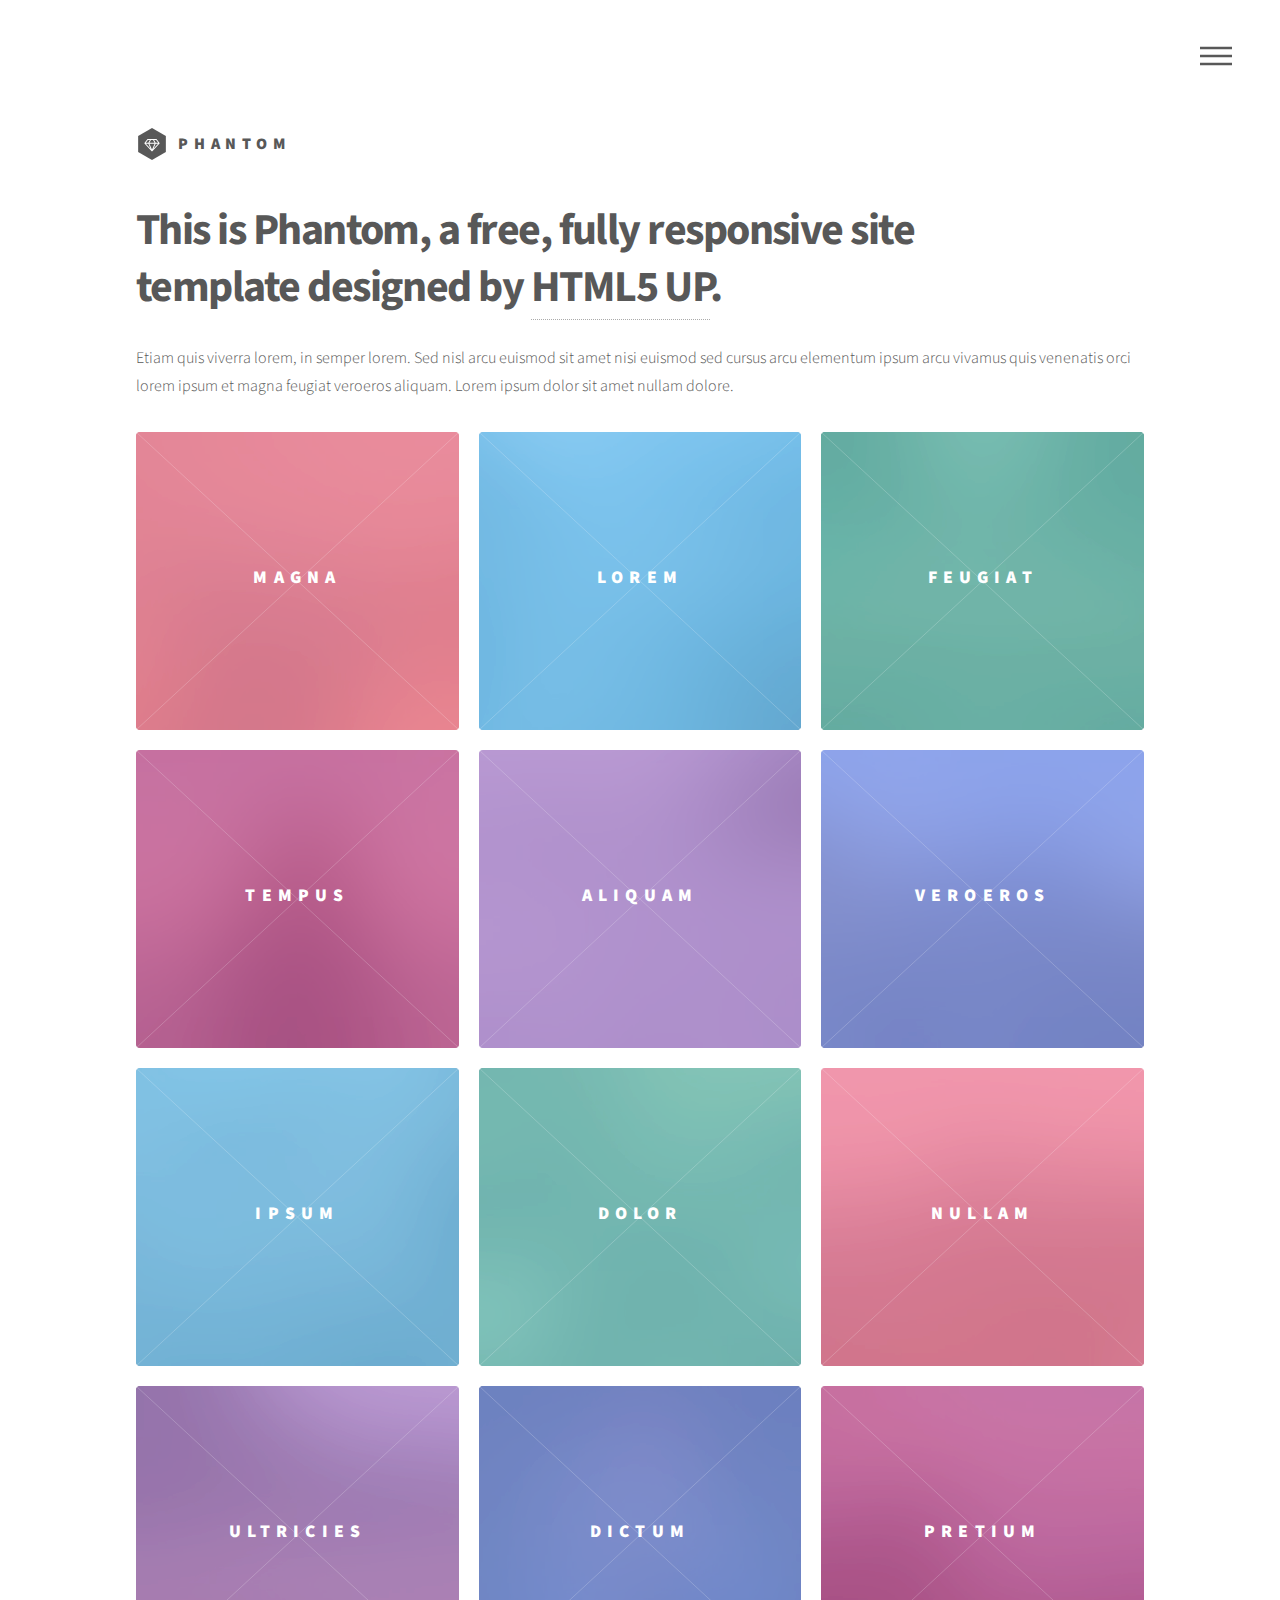
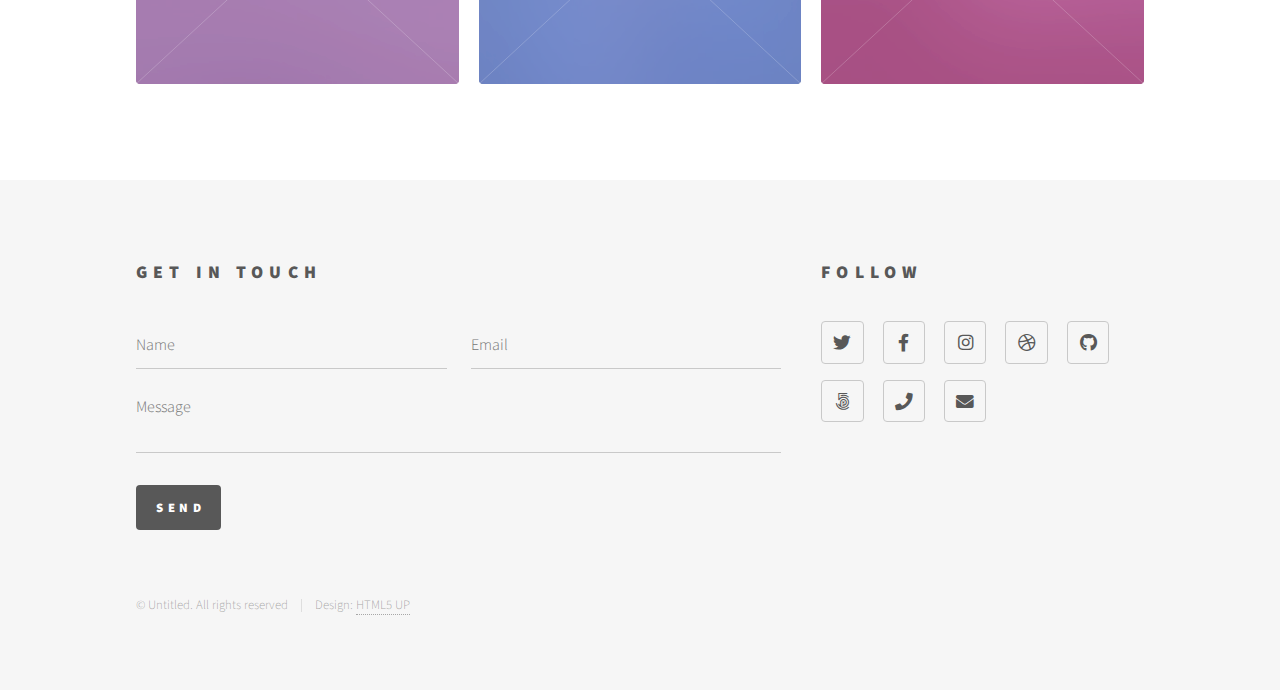
==== index.html @ e95872fa "Initial Commit" ====
<!DOCTYPE HTML>
<!--
	Phantom by HTML5 UP
	html5up.net | @ajlkn
	Free for personal and commercial use under the CCA 3.0 license (html5up.net/license)
-->
<html>
	<head>
		<title>Phantom by HTML5 UP</title>
		<meta charset="utf-8" />
		<meta name="viewport" content="width=device-width, initial-scale=1, user-scalable=no" />
		<link rel="stylesheet" href="assets/css/main.css" />
		<noscript><link rel="stylesheet" href="assets/css/noscript.css" /></noscript>
	</head>
	<body class="is-preload">
		<!-- Wrapper -->
			<div id="wrapper">

				<!-- Header -->
					<header id="header">
						<div class="inner">

							<!-- Logo -->
								<a href="index.html" class="logo">
									<span class="symbol"><img src="images/logo.svg" alt="" /></span><span class="title">Phantom</span>
								</a>

							<!-- Nav -->
								<nav>
									<ul>
										<li><a href="#menu">Menu</a></li>
									</ul>
								</nav>

						</div>
					</header>

				<!-- Menu -->
					<nav id="menu">
						<h2>Menu</h2>
						<ul>
							<li><a href="index.html">Home</a></li>
							<li><a href="generic.html">Ipsum veroeros</a></li>
							<li><a href="generic.html">Tempus etiam</a></li>
							<li><a href="generic.html">Consequat dolor</a></li>
							<li><a href="elements.html">Elements</a></li>
						</ul>
					</nav>

				<!-- Main -->
					<div id="main">
						<div class="inner">
							<header>
								<h1>This is Phantom, a free, fully responsive site<br />
								template designed by <a href="http://html5up.net">HTML5 UP</a>.</h1>
								<p>Etiam quis viverra lorem, in semper lorem. Sed nisl arcu euismod sit amet nisi euismod sed cursus arcu elementum ipsum arcu vivamus quis venenatis orci lorem ipsum et magna feugiat veroeros aliquam. Lorem ipsum dolor sit amet nullam dolore.</p>
							</header>
							<section class="tiles">
								<article class="style1">
									<span class="image">
										<img src="images/pic01.jpg" alt="" />
									</span>
									<a href="generic.html">
										<h2>Magna</h2>
										<div class="content">
											<p>Sed nisl arcu euismod sit amet nisi lorem etiam dolor veroeros et feugiat.</p>
										</div>
									</a>
								</article>
								<article class="style2">
									<span class="image">
										<img src="images/pic02.jpg" alt="" />
									</span>
									<a href="generic.html">
										<h2>Lorem</h2>
										<div class="content">
											<p>Sed nisl arcu euismod sit amet nisi lorem etiam dolor veroeros et feugiat.</p>
										</div>
									</a>
								</article>
								<article class="style3">
									<span class="image">
										<img src="images/pic03.jpg" alt="" />
									</span>
									<a href="generic.html">
										<h2>Feugiat</h2>
										<div class="content">
											<p>Sed nisl arcu euismod sit amet nisi lorem etiam dolor veroeros et feugiat.</p>
										</div>
									</a>
								</article>
								<article class="style4">
									<span class="image">
										<img src="images/pic04.jpg" alt="" />
									</span>
									<a href="generic.html">
										<h2>Tempus</h2>
										<div class="content">
											<p>Sed nisl arcu euismod sit amet nisi lorem etiam dolor veroeros et feugiat.</p>
										</div>
									</a>
								</article>
								<article class="style5">
									<span class="image">
										<img src="images/pic05.jpg" alt="" />
									</span>
									<a href="generic.html">
										<h2>Aliquam</h2>
										<div class="content">
											<p>Sed nisl arcu euismod sit amet nisi lorem etiam dolor veroeros et feugiat.</p>
										</div>
									</a>
								</article>
								<article class="style6">
									<span class="image">
										<img src="images/pic06.jpg" alt="" />
									</span>
									<a href="generic.html">
										<h2>Veroeros</h2>
										<div class="content">
											<p>Sed nisl arcu euismod sit amet nisi lorem etiam dolor veroeros et feugiat.</p>
										</div>
									</a>
								</article>
								<article class="style2">
									<span class="image">
										<img src="images/pic07.jpg" alt="" />
									</span>
									<a href="generic.html">
										<h2>Ipsum</h2>
										<div class="content">
											<p>Sed nisl arcu euismod sit amet nisi lorem etiam dolor veroeros et feugiat.</p>
										</div>
									</a>
								</article>
								<article class="style3">
									<span class="image">
										<img src="images/pic08.jpg" alt="" />
									</span>
									<a href="generic.html">
										<h2>Dolor</h2>
										<div class="content">
											<p>Sed nisl arcu euismod sit amet nisi lorem etiam dolor veroeros et feugiat.</p>
										</div>
									</a>
								</article>
								<article class="style1">
									<span class="image">
										<img src="images/pic09.jpg" alt="" />
									</span>
									<a href="generic.html">
										<h2>Nullam</h2>
										<div class="content">
											<p>Sed nisl arcu euismod sit amet nisi lorem etiam dolor veroeros et feugiat.</p>
										</div>
									</a>
								</article>
								<article class="style5">
									<span class="image">
										<img src="images/pic10.jpg" alt="" />
									</span>
									<a href="generic.html">
										<h2>Ultricies</h2>
										<div class="content">
											<p>Sed nisl arcu euismod sit amet nisi lorem etiam dolor veroeros et feugiat.</p>
										</div>
									</a>
								</article>
								<article class="style6">
									<span class="image">
										<img src="images/pic11.jpg" alt="" />
									</span>
									<a href="generic.html">
										<h2>Dictum</h2>
										<div class="content">
											<p>Sed nisl arcu euismod sit amet nisi lorem etiam dolor veroeros et feugiat.</p>
										</div>
									</a>
								</article>
								<article class="style4">
									<span class="image">
										<img src="images/pic12.jpg" alt="" />
									</span>
									<a href="generic.html">
										<h2>Pretium</h2>
										<div class="content">
											<p>Sed nisl arcu euismod sit amet nisi lorem etiam dolor veroeros et feugiat.</p>
										</div>
									</a>
								</article>
							</section>
						</div>
					</div>

				<!-- Footer -->
					<footer id="footer">
						<div class="inner">
							<section>
								<h2>Get in touch</h2>
								<form method="post" action="#">
									<div class="fields">
										<div class="field half">
											<input type="text" name="name" id="name" placeholder="Name" />
										</div>
										<div class="field half">
											<input type="email" name="email" id="email" placeholder="Email" />
										</div>
										<div class="field">
											<textarea name="message" id="message" placeholder="Message"></textarea>
										</div>
									</div>
									<ul class="actions">
										<li><input type="submit" value="Send" class="primary" /></li>
									</ul>
								</form>
							</section>
							<section>
								<h2>Follow</h2>
								<ul class="icons">
									<li><a href="#" class="icon brands style2 fa-twitter"><span class="label">Twitter</span></a></li>
									<li><a href="#" class="icon brands style2 fa-facebook-f"><span class="label">Facebook</span></a></li>
									<li><a href="#" class="icon brands style2 fa-instagram"><span class="label">Instagram</span></a></li>
									<li><a href="#" class="icon brands style2 fa-dribbble"><span class="label">Dribbble</span></a></li>
									<li><a href="#" class="icon brands style2 fa-github"><span class="label">GitHub</span></a></li>
									<li><a href="#" class="icon brands style2 fa-500px"><span class="label">500px</span></a></li>
									<li><a href="#" class="icon solid style2 fa-phone"><span class="label">Phone</span></a></li>
									<li><a href="#" class="icon solid style2 fa-envelope"><span class="label">Email</span></a></li>
								</ul>
							</section>
							<ul class="copyright">
								<li>&copy; Untitled. All rights reserved</li><li>Design: <a href="http://html5up.net">HTML5 UP</a></li>
							</ul>
						</div>
					</footer>

			</div>

		<!-- Scripts -->
			<script src="assets/js/jquery.min.js"></script>
			<script src="assets/js/browser.min.js"></script>
			<script src="assets/js/breakpoints.min.js"></script>
			<script src="assets/js/util.js"></script>
			<script src="assets/js/main.js"></script>

	</body>
</html>
---- assets/css/main.css ----
@import url(fontawesome-all.min.css);
@import url("https://fonts.googleapis.com/css?family=Source+Sans+Pro:300,700,900");

/*
	Phantom by HTML5 UP
	html5up.net | @ajlkn
	Free for personal and commercial use under the CCA 3.0 license (html5up.net/license)
*/

html, body, div, span, applet, object,
iframe, h1, h2, h3, h4, h5, h6, p, blockquote,
pre, a, abbr, acronym, address, big, cite,
code, del, dfn, em, img, ins, kbd, q, s, samp,
small, strike, strong, sub, sup, tt, var, b,
u, i, center, dl, dt, dd, ol, ul, li, fieldset,
form, label, legend, table, caption, tbody,
tfoot, thead, tr, th, td, article, aside,
canvas, details, embed, figure, figcaption,
footer, header, hgroup, menu, nav, output, ruby,
section, summary, time, mark, audio, video {
	margin: 0;
	padding: 0;
	border: 0;
	font-size: 100%;
	font: inherit;
	vertical-align: baseline;}

article, aside, details, figcaption, figure,
footer, header, hgroup, menu, nav, section {
	display: block;}

body {
	line-height: 1;
}

ol, ul {
	list-style: none;
}

blockquote, q {
	quotes: none;
}

	blockquote:before, blockquote:after, q:before, q:after {
		content: '';
		content: none;
	}

table {
	border-collapse: collapse;
	border-spacing: 0;
}

body {
	-webkit-text-size-adjust: none;
}

mark {
	background-color: transparent;
	color: inherit;
}

input::-moz-focus-inner {
	border: 0;
	padding: 0;
}

input, select, textarea {
	-moz-appearance: none;
	-webkit-appearance: none;
	-ms-appearance: none;
	appearance: none;
}

/* Basic */

	@-ms-viewport {
		width: device-width;
	}

	body {
		-ms-overflow-style: scrollbar;
	}

	@media screen and (max-width: 480px) {

		html, body {
			min-width: 320px;
		}

	}

	html {
		box-sizing: border-box;
	}

	*, *:before, *:after {
		box-sizing: inherit;
	}

	body {
		background: #ffffff;
	}

		body.is-preload *, body.is-preload *:before, body.is-preload *:after {
			-moz-animation: none !important;
			-webkit-animation: none !important;
			-ms-animation: none !important;
			animation: none !important;
			-moz-transition: none !important;
			-webkit-transition: none !important;
			-ms-transition: none !important;
			transition: none !important;
		}

/* Type */

	body, input, select, textarea {
		color: #585858;
		font-family: "Source Sans Pro", Helvetica, sans-serif;
		font-size: 16pt;
		font-weight: 300;
		line-height: 1.75;
	}

		@media screen and (max-width: 1680px) {

			body, input, select, textarea {
				font-size: 14pt;
			}

		}

		@media screen and (max-width: 1280px) {

			body, input, select, textarea {
				font-size: 12pt;
			}

		}

	a {
		-moz-transition: border-bottom-color 0.2s ease, color 0.2s ease;
		-webkit-transition: border-bottom-color 0.2s ease, color 0.2s ease;
		-ms-transition: border-bottom-color 0.2s ease, color 0.2s ease;
		transition: border-bottom-color 0.2s ease, color 0.2s ease;
		text-decoration: none;
		color: #585858;
		border-bottom: dotted 1px rgba(88, 88, 88, 0.5);
	}

		a:hover {
			border-bottom-color: transparent;
			color: #f2849e !important;
		}

	strong, b {
		font-weight: 900;
	}

	em, i {
		font-style: italic;
	}

	p {
		margin: 0 0 2em 0;
	}

	h1 {
		font-size: 2.75em;
		font-weight: 700;
		line-height: 1.3;
		margin: 0 0 1em 0;
		letter-spacing: -0.035em;
	}

		h1 a {
			color: inherit;
		}

		@media screen and (max-width: 736px) {

			h1 {
				font-size: 2em;
				margin: 0 0 1em 0;
			}

		}

		@media screen and (max-width: 360px) {

			h1 {
				font-size: 1.75em;
			}

		}

	h2, h3, h4, h5, h6 {
		font-weight: 900;
		line-height: 1.5;
		margin: 0 0 2em 0;
		text-transform: uppercase;
		letter-spacing: 0.35em;
	}

		h2 a, h3 a, h4 a, h5 a, h6 a {
			color: inherit;
		}

	h2 {
		font-size: 1.1em;
	}

	h3 {
		font-size: 1em;
	}

	h4 {
		font-size: 0.8em;
	}

	h5 {
		font-size: 0.8em;
	}

	h6 {
		font-size: 0.8em;
	}

	@media screen and (max-width: 980px) {

		h1 br, h2 br, h3 br, h4 br, h5 br, h6 br {
			display: none;
		}

	}

	@media screen and (max-width: 736px) {

		h2 {
			font-size: 1em;
		}

		h3 {
			font-size: 0.8em;
		}

	}

	sub {
		font-size: 0.8em;
		position: relative;
		top: 0.5em;
	}

	sup {
		font-size: 0.8em;
		position: relative;
		top: -0.5em;
	}

	blockquote {
		border-left: solid 4px #c9c9c9;
		font-style: italic;
		margin: 0 0 2em 0;
		padding: 0.5em 0 0.5em 2em;
	}

	code {
		background: rgba(144, 144, 144, 0.075);
		border-radius: 4px;
		border: solid 1px #c9c9c9;
		font-family: "Courier New", monospace;
		font-size: 0.9em;
		margin: 0 0.25em;
		padding: 0.25em 0.65em;
	}

	pre {
		-webkit-overflow-scrolling: touch;
		font-family: "Courier New", monospace;
		font-size: 0.9em;
		margin: 0 0 2em 0;
	}

		pre code {
			display: block;
			line-height: 1.75;
			padding: 1em 1.5em;
			overflow-x: auto;
		}

	hr {
		border: 0;
		border-bottom: solid 1px #c9c9c9;
		margin: 2em 0;
	}

		hr.major {
			margin: 3em 0;
		}

	.align-left {
		text-align: left;
	}

	.align-center {
		text-align: center;
	}

	.align-right {
		text-align: right;
	}

/* Row */

	.row {
		display: flex;
		flex-wrap: wrap;
		box-sizing: border-box;
		align-items: stretch;
	}

		.row > * {
			box-sizing: border-box;
		}

		.row.gtr-uniform > * > :last-child {
			margin-bottom: 0;
		}

		.row.aln-left {
			justify-content: flex-start;
		}

		.row.aln-center {
			justify-content: center;
		}

		.row.aln-right {
			justify-content: flex-end;
		}

		.row.aln-top {
			align-items: flex-start;
		}

		.row.aln-middle {
			align-items: center;
		}

		.row.aln-bottom {
			align-items: flex-end;
		}

		.row > .imp {
			order: -1;
		}

		.row > .col-1 {
			width: 8.33333%;
		}

		.row > .off-1 {
			margin-left: 8.33333%;
		}

		.row > .col-2 {
			width: 16.66667%;
		}

		.row > .off-2 {
			margin-left: 16.66667%;
		}

		.row > .col-3 {
			width: 25%;
		}

		.row > .off-3 {
			margin-left: 25%;
		}

		.row > .col-4 {
			width: 33.33333%;
		}

		.row > .off-4 {
			margin-left: 33.33333%;
		}

		.row > .col-5 {
			width: 41.66667%;
		}

		.row > .off-5 {
			margin-left: 41.66667%;
		}

		.row > .col-6 {
			width: 50%;
		}

		.row > .off-6 {
			margin-left: 50%;
		}

		.row > .col-7 {
			width: 58.33333%;
		}

		.row > .off-7 {
			margin-left: 58.33333%;
		}

		.row > .col-8 {
			width: 66.66667%;
		}

		.row > .off-8 {
			margin-left: 66.66667%;
		}

		.row > .col-9 {
			width: 75%;
		}

		.row > .off-9 {
			margin-left: 75%;
		}

		.row > .col-10 {
			width: 83.33333%;
		}

		.row > .off-10 {
			margin-left: 83.33333%;
		}

		.row > .col-11 {
			width: 91.66667%;
		}

		.row > .off-11 {
			margin-left: 91.66667%;
		}

		.row > .col-12 {
			width: 100%;
		}

		.row > .off-12 {
			margin-left: 100%;
		}

		.row.gtr-0 {
			margin-top: 0;
			margin-left: 0em;
		}

			.row.gtr-0 > * {
				padding: 0 0 0 0em;
			}

			.row.gtr-0.gtr-uniform {
				margin-top: 0em;
			}

				.row.gtr-0.gtr-uniform > * {
					padding-top: 0em;
				}

		.row.gtr-25 {
			margin-top: 0;
			margin-left: -0.5em;
		}

			.row.gtr-25 > * {
				padding: 0 0 0 0.5em;
			}

			.row.gtr-25.gtr-uniform {
				margin-top: -0.5em;
			}

				.row.gtr-25.gtr-uniform > * {
					padding-top: 0.5em;
				}

		.row.gtr-50 {
			margin-top: 0;
			margin-left: -1em;
		}

			.row.gtr-50 > * {
				padding: 0 0 0 1em;
			}

			.row.gtr-50.gtr-uniform {
				margin-top: -1em;
			}

				.row.gtr-50.gtr-uniform > * {
					padding-top: 1em;
				}

		.row {
			margin-top: 0;
			margin-left: -2em;
		}

			.row > * {
				padding: 0 0 0 2em;
			}

			.row.gtr-uniform {
				margin-top: -2em;
			}

				.row.gtr-uniform > * {
					padding-top: 2em;
				}

		.row.gtr-150 {
			margin-top: 0;
			margin-left: -3em;
		}

			.row.gtr-150 > * {
				padding: 0 0 0 3em;
			}

			.row.gtr-150.gtr-uniform {
				margin-top: -3em;
			}

				.row.gtr-150.gtr-uniform > * {
					padding-top: 3em;
				}

		.row.gtr-200 {
			margin-top: 0;
			margin-left: -4em;
		}

			.row.gtr-200 > * {
				padding: 0 0 0 4em;
			}

			.row.gtr-200.gtr-uniform {
				margin-top: -4em;
			}

				.row.gtr-200.gtr-uniform > * {
					padding-top: 4em;
				}

		@media screen and (max-width: 1680px) {

			.row {
				display: flex;
				flex-wrap: wrap;
				box-sizing: border-box;
				align-items: stretch;
			}

				.row > * {
					box-sizing: border-box;
				}

				.row.gtr-uniform > * > :last-child {
					margin-bottom: 0;
				}

				.row.aln-left {
					justify-content: flex-start;
				}

				.row.aln-center {
					justify-content: center;
				}

				.row.aln-right {
					justify-content: flex-end;
				}

				.row.aln-top {
					align-items: flex-start;
				}

				.row.aln-middle {
					align-items: center;
				}

				.row.aln-bottom {
					align-items: flex-end;
				}

				.row > .imp-xlarge {
					order: -1;
				}

				.row > .col-1-xlarge {
					width: 8.33333%;
				}

				.row > .off-1-xlarge {
					margin-left: 8.33333%;
				}

				.row > .col-2-xlarge {
					width: 16.66667%;
				}

				.row > .off-2-xlarge {
					margin-left: 16.66667%;
				}

				.row > .col-3-xlarge {
					width: 25%;
				}

				.row > .off-3-xlarge {
					margin-left: 25%;
				}

				.row > .col-4-xlarge {
					width: 33.33333%;
				}

				.row > .off-4-xlarge {
					margin-left: 33.33333%;
				}

				.row > .col-5-xlarge {
					width: 41.66667%;
				}

				.row > .off-5-xlarge {
					margin-left: 41.66667%;
				}

				.row > .col-6-xlarge {
					width: 50%;
				}

				.row > .off-6-xlarge {
					margin-left: 50%;
				}

				.row > .col-7-xlarge {
					width: 58.33333%;
				}

				.row > .off-7-xlarge {
					margin-left: 58.33333%;
				}

				.row > .col-8-xlarge {
					width: 66.66667%;
				}

				.row > .off-8-xlarge {
					margin-left: 66.66667%;
				}

				.row > .col-9-xlarge {
					width: 75%;
				}

				.row > .off-9-xlarge {
					margin-left: 75%;
				}

				.row > .col-10-xlarge {
					width: 83.33333%;
				}

				.row > .off-10-xlarge {
					margin-left: 83.33333%;
				}

				.row > .col-11-xlarge {
					width: 91.66667%;
				}

				.row > .off-11-xlarge {
					margin-left: 91.66667%;
				}

				.row > .col-12-xlarge {
					width: 100%;
				}

				.row > .off-12-xlarge {
					margin-left: 100%;
				}

				.row.gtr-0 {
					margin-top: 0;
					margin-left: 0em;
				}

					.row.gtr-0 > * {
						padding: 0 0 0 0em;
					}

					.row.gtr-0.gtr-uniform {
						margin-top: 0em;
					}

						.row.gtr-0.gtr-uniform > * {
							padding-top: 0em;
						}

				.row.gtr-25 {
					margin-top: 0;
					margin-left: -0.5em;
				}

					.row.gtr-25 > * {
						padding: 0 0 0 0.5em;
					}

					.row.gtr-25.gtr-uniform {
						margin-top: -0.5em;
					}

						.row.gtr-25.gtr-uniform > * {
							padding-top: 0.5em;
						}

				.row.gtr-50 {
					margin-top: 0;
					margin-left: -1em;
				}

					.row.gtr-50 > * {
						padding: 0 0 0 1em;
					}

					.row.gtr-50.gtr-uniform {
						margin-top: -1em;
					}

						.row.gtr-50.gtr-uniform > * {
							padding-top: 1em;
						}

				.row {
					margin-top: 0;
					margin-left: -2em;
				}

					.row > * {
						padding: 0 0 0 2em;
					}

					.row.gtr-uniform {
						margin-top: -2em;
					}

						.row.gtr-uniform > * {
							padding-top: 2em;
						}

				.row.gtr-150 {
					margin-top: 0;
					margin-left: -3em;
				}

					.row.gtr-150 > * {
						padding: 0 0 0 3em;
					}

					.row.gtr-150.gtr-uniform {
						margin-top: -3em;
					}

						.row.gtr-150.gtr-uniform > * {
							padding-top: 3em;
						}

				.row.gtr-200 {
					margin-top: 0;
					margin-left: -4em;
				}

					.row.gtr-200 > * {
						padding: 0 0 0 4em;
					}

					.row.gtr-200.gtr-uniform {
						margin-top: -4em;
					}

						.row.gtr-200.gtr-uniform > * {
							padding-top: 4em;
						}

		}

		@media screen and (max-width: 1280px) {

			.row {
				display: flex;
				flex-wrap: wrap;
				box-sizing: border-box;
				align-items: stretch;
			}

				.row > * {
					box-sizing: border-box;
				}

				.row.gtr-uniform > * > :last-child {
					margin-bottom: 0;
				}

				.row.aln-left {
					justify-content: flex-start;
				}

				.row.aln-center {
					justify-content: center;
				}

				.row.aln-right {
					justify-content: flex-end;
				}

				.row.aln-top {
					align-items: flex-start;
				}

				.row.aln-middle {
					align-items: center;
				}

				.row.aln-bottom {
					align-items: flex-end;
				}

				.row > .imp-large {
					order: -1;
				}

				.row > .col-1-large {
					width: 8.33333%;
				}

				.row > .off-1-large {
					margin-left: 8.33333%;
				}

				.row > .col-2-large {
					width: 16.66667%;
				}

				.row > .off-2-large {
					margin-left: 16.66667%;
				}

				.row > .col-3-large {
					width: 25%;
				}

				.row > .off-3-large {
					margin-left: 25%;
				}

				.row > .col-4-large {
					width: 33.33333%;
				}

				.row > .off-4-large {
					margin-left: 33.33333%;
				}

				.row > .col-5-large {
					width: 41.66667%;
				}

				.row > .off-5-large {
					margin-left: 41.66667%;
				}

				.row > .col-6-large {
					width: 50%;
				}

				.row > .off-6-large {
					margin-left: 50%;
				}

				.row > .col-7-large {
					width: 58.33333%;
				}

				.row > .off-7-large {
					margin-left: 58.33333%;
				}

				.row > .col-8-large {
					width: 66.66667%;
				}

				.row > .off-8-large {
					margin-left: 66.66667%;
				}

				.row > .col-9-large {
					width: 75%;
				}

				.row > .off-9-large {
					margin-left: 75%;
				}

				.row > .col-10-large {
					width: 83.33333%;
				}

				.row > .off-10-large {
					margin-left: 83.33333%;
				}

				.row > .col-11-large {
					width: 91.66667%;
				}

				.row > .off-11-large {
					margin-left: 91.66667%;
				}

				.row > .col-12-large {
					width: 100%;
				}

				.row > .off-12-large {
					margin-left: 100%;
				}

				.row.gtr-0 {
					margin-top: 0;
					margin-left: 0em;
				}

					.row.gtr-0 > * {
						padding: 0 0 0 0em;
					}

					.row.gtr-0.gtr-uniform {
						margin-top: 0em;
					}

						.row.gtr-0.gtr-uniform > * {
							padding-top: 0em;
						}

				.row.gtr-25 {
					margin-top: 0;
					margin-left: -0.5em;
				}

					.row.gtr-25 > * {
						padding: 0 0 0 0.5em;
					}

					.row.gtr-25.gtr-uniform {
						margin-top: -0.5em;
					}

						.row.gtr-25.gtr-uniform > * {
							padding-top: 0.5em;
						}

				.row.gtr-50 {
					margin-top: 0;
					margin-left: -1em;
				}

					.row.gtr-50 > * {
						padding: 0 0 0 1em;
					}

					.row.gtr-50.gtr-uniform {
						margin-top: -1em;
					}

						.row.gtr-50.gtr-uniform > * {
							padding-top: 1em;
						}

				.row {
					margin-top: 0;
					margin-left: -2em;
				}

					.row > * {
						padding: 0 0 0 2em;
					}

					.row.gtr-uniform {
						margin-top: -2em;
					}

						.row.gtr-uniform > * {
							padding-top: 2em;
						}

				.row.gtr-150 {
					margin-top: 0;
					margin-left: -3em;
				}

					.row.gtr-150 > * {
						padding: 0 0 0 3em;
					}

					.row.gtr-150.gtr-uniform {
						margin-top: -3em;
					}

						.row.gtr-150.gtr-uniform > * {
							padding-top: 3em;
						}

				.row.gtr-200 {
					margin-top: 0;
					margin-left: -4em;
				}

					.row.gtr-200 > * {
						padding: 0 0 0 4em;
					}

					.row.gtr-200.gtr-uniform {
						margin-top: -4em;
					}

						.row.gtr-200.gtr-uniform > * {
							padding-top: 4em;
						}

		}

		@media screen and (max-width: 980px) {

			.row {
				display: flex;
				flex-wrap: wrap;
				box-sizing: border-box;
				align-items: stretch;
			}

				.row > * {
					box-sizing: border-box;
				}

				.row.gtr-uniform > * > :last-child {
					margin-bottom: 0;
				}

				.row.aln-left {
					justify-content: flex-start;
				}

				.row.aln-center {
					justify-content: center;
				}

				.row.aln-right {
					justify-content: flex-end;
				}

				.row.aln-top {
					align-items: flex-start;
				}

				.row.aln-middle {
					align-items: center;
				}

				.row.aln-bottom {
					align-items: flex-end;
				}

				.row > .imp-medium {
					order: -1;
				}

				.row > .col-1-medium {
					width: 8.33333%;
				}

				.row > .off-1-medium {
					margin-left: 8.33333%;
				}

				.row > .col-2-medium {
					width: 16.66667%;
				}

				.row > .off-2-medium {
					margin-left: 16.66667%;
				}

				.row > .col-3-medium {
					width: 25%;
				}

				.row > .off-3-medium {
					margin-left: 25%;
				}

				.row > .col-4-medium {
					width: 33.33333%;
				}

				.row > .off-4-medium {
					margin-left: 33.33333%;
				}

				.row > .col-5-medium {
					width: 41.66667%;
				}

				.row > .off-5-medium {
					margin-left: 41.66667%;
				}

				.row > .col-6-medium {
					width: 50%;
				}

				.row > .off-6-medium {
					margin-left: 50%;
				}

				.row > .col-7-medium {
					width: 58.33333%;
				}

				.row > .off-7-medium {
					margin-left: 58.33333%;
				}

				.row > .col-8-medium {
					width: 66.66667%;
				}

				.row > .off-8-medium {
					margin-left: 66.66667%;
				}

				.row > .col-9-medium {
					width: 75%;
				}

				.row > .off-9-medium {
					margin-left: 75%;
				}

				.row > .col-10-medium {
					width: 83.33333%;
				}

				.row > .off-10-medium {
					margin-left: 83.33333%;
				}

				.row > .col-11-medium {
					width: 91.66667%;
				}

				.row > .off-11-medium {
					margin-left: 91.66667%;
				}

				.row > .col-12-medium {
					width: 100%;
				}

				.row > .off-12-medium {
					margin-left: 100%;
				}

				.row.gtr-0 {
					margin-top: 0;
					margin-left: 0em;
				}

					.row.gtr-0 > * {
						padding: 0 0 0 0em;
					}

					.row.gtr-0.gtr-uniform {
						margin-top: 0em;
					}

						.row.gtr-0.gtr-uniform > * {
							padding-top: 0em;
						}

				.row.gtr-25 {
					margin-top: 0;
					margin-left: -0.375em;
				}

					.row.gtr-25 > * {
						padding: 0 0 0 0.375em;
					}

					.row.gtr-25.gtr-uniform {
						margin-top: -0.375em;
					}

						.row.gtr-25.gtr-uniform > * {
							padding-top: 0.375em;
						}

				.row.gtr-50 {
					margin-top: 0;
					margin-left: -0.75em;
				}

					.row.gtr-50 > * {
						padding: 0 0 0 0.75em;
					}

					.row.gtr-50.gtr-uniform {
						margin-top: -0.75em;
					}

						.row.gtr-50.gtr-uniform > * {
							padding-top: 0.75em;
						}

				.row {
					margin-top: 0;
					margin-left: -1.5em;
				}

					.row > * {
						padding: 0 0 0 1.5em;
					}

					.row.gtr-uniform {
						margin-top: -1.5em;
					}

						.row.gtr-uniform > * {
							padding-top: 1.5em;
						}

				.row.gtr-150 {
					margin-top: 0;
					margin-left: -2.25em;
				}

					.row.gtr-150 > * {
						padding: 0 0 0 2.25em;
					}

					.row.gtr-150.gtr-uniform {
						margin-top: -2.25em;
					}

						.row.gtr-150.gtr-uniform > * {
							padding-top: 2.25em;
						}

				.row.gtr-200 {
					margin-top: 0;
					margin-left: -3em;
				}

					.row.gtr-200 > * {
						padding: 0 0 0 3em;
					}

					.row.gtr-200.gtr-uniform {
						margin-top: -3em;
					}

						.row.gtr-200.gtr-uniform > * {
							padding-top: 3em;
						}

		}

		@media screen and (max-width: 736px) {

			.row {
				display: flex;
				flex-wrap: wrap;
				box-sizing: border-box;
				align-items: stretch;
			}

				.row > * {
					box-sizing: border-box;
				}

				.row.gtr-uniform > * > :last-child {
					margin-bottom: 0;
				}

				.row.aln-left {
					justify-content: flex-start;
				}

				.row.aln-center {
					justify-content: center;
				}

				.row.aln-right {
					justify-content: flex-end;
				}

				.row.aln-top {
					align-items: flex-start;
				}

				.row.aln-middle {
					align-items: center;
				}

				.row.aln-bottom {
					align-items: flex-end;
				}

				.row > .imp-small {
					order: -1;
				}

				.row > .col-1-small {
					width: 8.33333%;
				}

				.row > .off-1-small {
					margin-left: 8.33333%;
				}

				.row > .col-2-small {
					width: 16.66667%;
				}

				.row > .off-2-small {
					margin-left: 16.66667%;
				}

				.row > .col-3-small {
					width: 25%;
				}

				.row > .off-3-small {
					margin-left: 25%;
				}

				.row > .col-4-small {
					width: 33.33333%;
				}

				.row > .off-4-small {
					margin-left: 33.33333%;
				}

				.row > .col-5-small {
					width: 41.66667%;
				}

				.row > .off-5-small {
					margin-left: 41.66667%;
				}

				.row > .col-6-small {
					width: 50%;
				}

				.row > .off-6-small {
					margin-left: 50%;
				}

				.row > .col-7-small {
					width: 58.33333%;
				}

				.row > .off-7-small {
					margin-left: 58.33333%;
				}

				.row > .col-8-small {
					width: 66.66667%;
				}

				.row > .off-8-small {
					margin-left: 66.66667%;
				}

				.row > .col-9-small {
					width: 75%;
				}

				.row > .off-9-small {
					margin-left: 75%;
				}

				.row > .col-10-small {
					width: 83.33333%;
				}

				.row > .off-10-small {
					margin-left: 83.33333%;
				}

				.row > .col-11-small {
					width: 91.66667%;
				}

				.row > .off-11-small {
					margin-left: 91.66667%;
				}

				.row > .col-12-small {
					width: 100%;
				}

				.row > .off-12-small {
					margin-left: 100%;
				}

				.row.gtr-0 {
					margin-top: 0;
					margin-left: 0em;
				}

					.row.gtr-0 > * {
						padding: 0 0 0 0em;
					}

					.row.gtr-0.gtr-uniform {
						margin-top: 0em;
					}

						.row.gtr-0.gtr-uniform > * {
							padding-top: 0em;
						}

				.row.gtr-25 {
					margin-top: 0;
					margin-left: -0.25em;
				}

					.row.gtr-25 > * {
						padding: 0 0 0 0.25em;
					}

					.row.gtr-25.gtr-uniform {
						margin-top: -0.25em;
					}

						.row.gtr-25.gtr-uniform > * {
							padding-top: 0.25em;
						}

				.row.gtr-50 {
					margin-top: 0;
					margin-left: -0.5em;
				}

					.row.gtr-50 > * {
						padding: 0 0 0 0.5em;
					}

					.row.gtr-50.gtr-uniform {
						margin-top: -0.5em;
					}

						.row.gtr-50.gtr-uniform > * {
							padding-top: 0.5em;
						}

				.row {
					margin-top: 0;
					margin-left: -1em;
				}

					.row > * {
						padding: 0 0 0 1em;
					}

					.row.gtr-uniform {
						margin-top: -1em;
					}

						.row.gtr-uniform > * {
							padding-top: 1em;
						}

				.row.gtr-150 {
					margin-top: 0;
					margin-left: -1.5em;
				}

					.row.gtr-150 > * {
						padding: 0 0 0 1.5em;
					}

					.row.gtr-150.gtr-uniform {
						margin-top: -1.5em;
					}

						.row.gtr-150.gtr-uniform > * {
							padding-top: 1.5em;
						}

				.row.gtr-200 {
					margin-top: 0;
					margin-left: -2em;
				}

					.row.gtr-200 > * {
						padding: 0 0 0 2em;
					}

					.row.gtr-200.gtr-uniform {
						margin-top: -2em;
					}

						.row.gtr-200.gtr-uniform > * {
							padding-top: 2em;
						}

		}

		@media screen and (max-width: 480px) {

			.row {
				display: flex;
				flex-wrap: wrap;
				box-sizing: border-box;
				align-items: stretch;
			}

				.row > * {
					box-sizing: border-box;
				}

				.row.gtr-uniform > * > :last-child {
					margin-bottom: 0;
				}

				.row.aln-left {
					justify-content: flex-start;
				}

				.row.aln-center {
					justify-content: center;
				}

				.row.aln-right {
					justify-content: flex-end;
				}

				.row.aln-top {
					align-items: flex-start;
				}

				.row.aln-middle {
					align-items: center;
				}

				.row.aln-bottom {
					align-items: flex-end;
				}

				.row > .imp-xsmall {
					order: -1;
				}

				.row > .col-1-xsmall {
					width: 8.33333%;
				}

				.row > .off-1-xsmall {
					margin-left: 8.33333%;
				}

				.row > .col-2-xsmall {
					width: 16.66667%;
				}

				.row > .off-2-xsmall {
					margin-left: 16.66667%;
				}

				.row > .col-3-xsmall {
					width: 25%;
				}

				.row > .off-3-xsmall {
					margin-left: 25%;
				}

				.row > .col-4-xsmall {
					width: 33.33333%;
				}

				.row > .off-4-xsmall {
					margin-left: 33.33333%;
				}

				.row > .col-5-xsmall {
					width: 41.66667%;
				}

				.row > .off-5-xsmall {
					margin-left: 41.66667%;
				}

				.row > .col-6-xsmall {
					width: 50%;
				}

				.row > .off-6-xsmall {
					margin-left: 50%;
				}

				.row > .col-7-xsmall {
					width: 58.33333%;
				}

				.row > .off-7-xsmall {
					margin-left: 58.33333%;
				}

				.row > .col-8-xsmall {
					width: 66.66667%;
				}

				.row > .off-8-xsmall {
					margin-left: 66.66667%;
				}

				.row > .col-9-xsmall {
					width: 75%;
				}

				.row > .off-9-xsmall {
					margin-left: 75%;
				}

				.row > .col-10-xsmall {
					width: 83.33333%;
				}

				.row > .off-10-xsmall {
					margin-left: 83.33333%;
				}

				.row > .col-11-xsmall {
					width: 91.66667%;
				}

				.row > .off-11-xsmall {
					margin-left: 91.66667%;
				}

				.row > .col-12-xsmall {
					width: 100%;
				}

				.row > .off-12-xsmall {
					margin-left: 100%;
				}

				.row.gtr-0 {
					margin-top: 0;
					margin-left: 0em;
				}

					.row.gtr-0 > * {
						padding: 0 0 0 0em;
					}

					.row.gtr-0.gtr-uniform {
						margin-top: 0em;
					}

						.row.gtr-0.gtr-uniform > * {
							padding-top: 0em;
						}

				.row.gtr-25 {
					margin-top: 0;
					margin-left: -0.25em;
				}

					.row.gtr-25 > * {
						padding: 0 0 0 0.25em;
					}

					.row.gtr-25.gtr-uniform {
						margin-top: -0.25em;
					}

						.row.gtr-25.gtr-uniform > * {
							padding-top: 0.25em;
						}

				.row.gtr-50 {
					margin-top: 0;
					margin-left: -0.5em;
				}

					.row.gtr-50 > * {
						padding: 0 0 0 0.5em;
					}

					.row.gtr-50.gtr-uniform {
						margin-top: -0.5em;
					}

						.row.gtr-50.gtr-uniform > * {
							padding-top: 0.5em;
						}

				.row {
					margin-top: 0;
					margin-left: -1em;
				}

					.row > * {
						padding: 0 0 0 1em;
					}

					.row.gtr-uniform {
						margin-top: -1em;
					}

						.row.gtr-uniform > * {
							padding-top: 1em;
						}

				.row.gtr-150 {
					margin-top: 0;
					margin-left: -1.5em;
				}

					.row.gtr-150 > * {
						padding: 0 0 0 1.5em;
					}

					.row.gtr-150.gtr-uniform {
						margin-top: -1.5em;
					}

						.row.gtr-150.gtr-uniform > * {
							padding-top: 1.5em;
						}

				.row.gtr-200 {
					margin-top: 0;
					margin-left: -2em;
				}

					.row.gtr-200 > * {
						padding: 0 0 0 2em;
					}

					.row.gtr-200.gtr-uniform {
						margin-top: -2em;
					}

						.row.gtr-200.gtr-uniform > * {
							padding-top: 2em;
						}

		}

/* Section/Article */

	section.special, article.special {
		text-align: center;
	}

	header p {
		margin-top: -1em;
	}

	@media screen and (max-width: 736px) {

		header p {
			margin-top: 0;
		}

	}

/* Icon */

	.icon {
		text-decoration: none;
		border-bottom: none;
		position: relative;
	}

		.icon:before {
			-moz-osx-font-smoothing: grayscale;
			-webkit-font-smoothing: antialiased;
			display: inline-block;
			font-style: normal;
			font-variant: normal;
			text-rendering: auto;
			line-height: 1;
			text-transform: none !important;
			font-family: 'Font Awesome 5 Free';
			font-weight: 400;
		}

		.icon > .label {
			display: none;
		}

		.icon:before {
			line-height: inherit;
		}

		.icon.solid:before {
			font-weight: 900;
		}

		.icon.brands:before {
			font-family: 'Font Awesome 5 Brands';
		}

		.icon.style2 {
			-moz-transition: background-color 0.2s ease-in-out, color 0.2s ease-in-out, border-color 0.2s ease-in-out;
			-webkit-transition: background-color 0.2s ease-in-out, color 0.2s ease-in-out, border-color 0.2s ease-in-out;
			-ms-transition: background-color 0.2s ease-in-out, color 0.2s ease-in-out, border-color 0.2s ease-in-out;
			transition: background-color 0.2s ease-in-out, color 0.2s ease-in-out, border-color 0.2s ease-in-out;
			background-color: transparent;
			border: solid 1px #c9c9c9;
			border-radius: 4px;
			width: 2.65em;
			height: 2.65em;
			display: inline-block;
			text-align: center;
			line-height: 2.65em;
			color: inherit;
		}

			.icon.style2:before {
				font-size: 1.1em;
			}

			.icon.style2:hover {
				color: #f2849e;
				border-color: #f2849e;
			}

			.icon.style2:active {
				background-color: rgba(242, 132, 158, 0.1);
			}

/* List */

	ol {
		list-style: decimal;
		margin: 0 0 2em 0;
		padding-left: 1.25em;
	}

		ol li {
			padding-left: 0.25em;
		}

	ul {
		list-style: disc;
		margin: 0 0 2em 0;
		padding-left: 1em;
	}

		ul li {
			padding-left: 0.5em;
		}

		ul.alt {
			list-style: none;
			padding-left: 0;
		}

			ul.alt li {
				border-top: solid 1px #c9c9c9;
				padding: 0.5em 0;
			}

				ul.alt li:first-child {
					border-top: 0;
					padding-top: 0;
				}

	dl {
		margin: 0 0 2em 0;
	}

		dl dt {
			display: block;
			font-weight: 900;
			margin: 0 0 1em 0;
		}

		dl dd {
			margin-left: 2em;
		}

/* Actions */

	ul.actions {
		display: -moz-flex;
		display: -webkit-flex;
		display: -ms-flex;
		display: flex;
		cursor: default;
		list-style: none;
		margin-left: -1em;
		padding-left: 0;
	}

		ul.actions li {
			padding: 0 0 0 1em;
			vertical-align: middle;
		}

		ul.actions.special {
			-moz-justify-content: center;
			-webkit-justify-content: center;
			-ms-justify-content: center;
			justify-content: center;
			width: 100%;
			margin-left: 0;
		}

			ul.actions.special li:first-child {
				padding-left: 0;
			}

		ul.actions.stacked {
			-moz-flex-direction: column;
			-webkit-flex-direction: column;
			-ms-flex-direction: column;
			flex-direction: column;
			margin-left: 0;
		}

			ul.actions.stacked li {
				padding: 1.3em 0 0 0;
			}

				ul.actions.stacked li:first-child {
					padding-top: 0;
				}

		ul.actions.fit {
			width: calc(100% + 1em);
		}

			ul.actions.fit li {
				-moz-flex-grow: 1;
				-webkit-flex-grow: 1;
				-ms-flex-grow: 1;
				flex-grow: 1;
				-moz-flex-shrink: 1;
				-webkit-flex-shrink: 1;
				-ms-flex-shrink: 1;
				flex-shrink: 1;
				width: 100%;
			}

				ul.actions.fit li > * {
					width: 100%;
				}

			ul.actions.fit.stacked {
				width: 100%;
			}

		@media screen and (max-width: 480px) {

			ul.actions:not(.fixed) {
				-moz-flex-direction: column;
				-webkit-flex-direction: column;
				-ms-flex-direction: column;
				flex-direction: column;
				margin-left: 0;
				width: 100% !important;
			}

				ul.actions:not(.fixed) li {
					-moz-flex-grow: 1;
					-webkit-flex-grow: 1;
					-ms-flex-grow: 1;
					flex-grow: 1;
					-moz-flex-shrink: 1;
					-webkit-flex-shrink: 1;
					-ms-flex-shrink: 1;
					flex-shrink: 1;
					padding: 1em 0 0 0;
					text-align: center;
					width: 100%;
				}

					ul.actions:not(.fixed) li > * {
						width: 100%;
					}

					ul.actions:not(.fixed) li:first-child {
						padding-top: 0;
					}

					ul.actions:not(.fixed) li input[type="submit"],
					ul.actions:not(.fixed) li input[type="reset"],
					ul.actions:not(.fixed) li input[type="button"],
					ul.actions:not(.fixed) li button,
					ul.actions:not(.fixed) li .button {
						width: 100%;
					}

						ul.actions:not(.fixed) li input[type="submit"].icon:before,
						ul.actions:not(.fixed) li input[type="reset"].icon:before,
						ul.actions:not(.fixed) li input[type="button"].icon:before,
						ul.actions:not(.fixed) li button.icon:before,
						ul.actions:not(.fixed) li .button.icon:before {
							margin-left: -0.5rem;
						}

		}

/* Icons */

	ul.icons {
		cursor: default;
		list-style: none;
		padding-left: 0;
		margin: -1em 0 2em -1em;
	}

		ul.icons li {
			display: inline-block;
			padding: 1em 0 0 1em;
		}

/* Form */

	form {
		margin: 0 0 2em 0;
		overflow-x: hidden;
	}

		form > :last-child {
			margin-bottom: 0;
		}

		form > .fields {
			display: -moz-flex;
			display: -webkit-flex;
			display: -ms-flex;
			display: flex;
			-moz-flex-wrap: wrap;
			-webkit-flex-wrap: wrap;
			-ms-flex-wrap: wrap;
			flex-wrap: wrap;
			width: calc(100% + 3em);
			margin: -1.5em 0 2em -1.5em;
		}

			form > .fields > .field {
				-moz-flex-grow: 0;
				-webkit-flex-grow: 0;
				-ms-flex-grow: 0;
				flex-grow: 0;
				-moz-flex-shrink: 0;
				-webkit-flex-shrink: 0;
				-ms-flex-shrink: 0;
				flex-shrink: 0;
				padding: 1.5em 0 0 1.5em;
				width: calc(100% - 1.5em);
			}

				form > .fields > .field.half {
					width: calc(50% - 0.75em);
				}

				form > .fields > .field.third {
					width: calc(100%/3 - 0.5em);
				}

				form > .fields > .field.quarter {
					width: calc(25% - 0.375em);
				}

		@media screen and (max-width: 480px) {

			form > .fields {
				width: calc(100% + 3em);
				margin: -1.5em 0 2em -1.5em;
			}

				form > .fields > .field {
					padding: 1.5em 0 0 1.5em;
					width: calc(100% - 1.5em);
				}

					form > .fields > .field.half {
						width: calc(100% - 1.5em);
					}

					form > .fields > .field.third {
						width: calc(100% - 1.5em);
					}

					form > .fields > .field.quarter {
						width: calc(100% - 1.5em);
					}

		}

	label {
		display: block;
		font-size: 0.9em;
		font-weight: 900;
		margin: 0 0 1em 0;
	}

	input[type="text"],
	input[type="password"],
	input[type="email"],
	input[type="tel"],
	select,
	textarea {
		-moz-appearance: none;
		-webkit-appearance: none;
		-ms-appearance: none;
		appearance: none;
		background-color: transparent;
		border: none;
		border-radius: 0;
		border-bottom: solid 1px #c9c9c9;
		color: inherit;
		display: block;
		outline: 0;
		padding: 0;
		text-decoration: none;
		width: 100%;
	}

		input[type="text"]:invalid,
		input[type="password"]:invalid,
		input[type="email"]:invalid,
		input[type="tel"]:invalid,
		select:invalid,
		textarea:invalid {
			box-shadow: none;
		}

		input[type="text"]:focus,
		input[type="password"]:focus,
		input[type="email"]:focus,
		input[type="tel"]:focus,
		select:focus,
		textarea:focus {
			border-bottom-color: #f2849e;
			box-shadow: inset 0 -1px 0 0 #f2849e;
		}

	select {
		background-image: url("data:image/svg+xml;charset=utf8,%3Csvg xmlns='http://www.w3.org/2000/svg' width='40' height='40' preserveAspectRatio='none' viewBox='0 0 40 40'%3E%3Cpath d='M9.4,12.3l10.4,10.4l10.4-10.4c0.2-0.2,0.5-0.4,0.9-0.4c0.3,0,0.6,0.1,0.9,0.4l3.3,3.3c0.2,0.2,0.4,0.5,0.4,0.9 c0,0.4-0.1,0.6-0.4,0.9L20.7,31.9c-0.2,0.2-0.5,0.4-0.9,0.4c-0.3,0-0.6-0.1-0.9-0.4L4.3,17.3c-0.2-0.2-0.4-0.5-0.4-0.9 c0-0.4,0.1-0.6,0.4-0.9l3.3-3.3c0.2-0.2,0.5-0.4,0.9-0.4S9.1,12.1,9.4,12.3z' fill='%23c9c9c9' /%3E%3C/svg%3E");
		background-size: 1.25rem;
		background-repeat: no-repeat;
		background-position: calc(100% - 1rem) center;
		height: 3em;
		padding-right: 3em;
		text-overflow: ellipsis;
	}

		select option {
			background: #ffffff;
		}

		select:focus::-ms-value {
			background-color: transparent;
		}

		select::-ms-expand {
			display: none;
		}

	input[type="text"],
	input[type="password"],
	input[type="email"],
	select {
		height: 3em;
	}

	textarea {
		padding: 0;
		min-height: 3.75em;
	}

	input[type="checkbox"],
	input[type="radio"] {
		-moz-appearance: none;
		-webkit-appearance: none;
		-ms-appearance: none;
		appearance: none;
		display: block;
		float: left;
		margin-right: -2em;
		opacity: 0;
		width: 1em;
		z-index: -1;
	}

		input[type="checkbox"] + label,
		input[type="radio"] + label {
			text-decoration: none;
			color: #585858;
			cursor: pointer;
			display: inline-block;
			font-size: 1em;
			font-weight: 300;
			padding-left: 2.55em;
			padding-right: 0.75em;
			position: relative;
		}

			input[type="checkbox"] + label:before,
			input[type="radio"] + label:before {
				-moz-osx-font-smoothing: grayscale;
				-webkit-font-smoothing: antialiased;
				display: inline-block;
				font-style: normal;
				font-variant: normal;
				text-rendering: auto;
				line-height: 1;
				text-transform: none !important;
				font-family: 'Font Awesome 5 Free';
				font-weight: 900;
			}

			input[type="checkbox"] + label:before,
			input[type="radio"] + label:before {
				border-radius: 4px;
				border: solid 1px #c9c9c9;
				content: '';
				display: inline-block;
				font-size: 0.8em;
				height: 2.25em;
				left: 0;
				line-height: 2.25em;
				position: absolute;
				text-align: center;
				top: 0;
				width: 2.25em;
			}

		input[type="checkbox"]:checked + label:before,
		input[type="radio"]:checked + label:before {
			background: #585858;
			border-color: #585858;
			color: #ffffff;
			content: '\f00c';
		}

		input[type="checkbox"]:focus + label:before,
		input[type="radio"]:focus + label:before {
			border-color: #f2849e;
			box-shadow: 0 0 0 1px #f2849e;
		}

	input[type="checkbox"] + label:before {
		border-radius: 4px;
	}

	input[type="radio"] + label:before {
		border-radius: 100%;
	}

/* Box */

	.box {
		border-radius: 4px;
		border: solid 1px #c9c9c9;
		margin-bottom: 2em;
		padding: 1.5em;
	}

		.box > :last-child,
		.box > :last-child > :last-child,
		.box > :last-child > :last-child > :last-child {
			margin-bottom: 0;
		}

		.box.alt {
			border: 0;
			border-radius: 0;
			padding: 0;
		}

/* Image */

	.image {
		border-radius: 4px;
		border: 0;
		display: inline-block;
		position: relative;
	}

		.image img {
			border-radius: 4px;
			display: block;
		}

		.image.left, .image.right {
			max-width: 40%;
		}

			.image.left img, .image.right img {
				width: 100%;
			}

		.image.left {
			float: left;
			padding: 0 1.5em 1em 0;
			top: 0.25em;
		}

		.image.right {
			float: right;
			padding: 0 0 1em 1.5em;
			top: 0.25em;
		}

		.image.fit {
			display: block;
			margin: 0 0 2em 0;
			width: 100%;
		}

			.image.fit img {
				width: 100%;
			}

		.image.main {
			display: block;
			margin: 0 0 3em 0;
			width: 100%;
		}

			.image.main img {
				width: 100%;
			}

			@media screen and (max-width: 736px) {

				.image.main {
					margin: 0 0 2em 0;
				}

			}

/* Table */

	.table-wrapper {
		-webkit-overflow-scrolling: touch;
		overflow-x: auto;
	}

	table {
		margin: 0 0 2em 0;
		width: 100%;
	}

		table tbody tr {
			border: solid 1px #c9c9c9;
			border-left: 0;
			border-right: 0;
		}

			table tbody tr:nth-child(2n + 1) {
				background-color: rgba(144, 144, 144, 0.075);
			}

		table td {
			padding: 0.75em 0.75em;
		}

		table th {
			font-size: 0.9em;
			font-weight: 900;
			padding: 0 0.75em 0.75em 0.75em;
			text-align: left;
		}

		table thead {
			border-bottom: solid 2px #c9c9c9;
		}

		table tfoot {
			border-top: solid 2px #c9c9c9;
		}

		table.alt {
			border-collapse: separate;
		}

			table.alt tbody tr td {
				border: solid 1px #c9c9c9;
				border-left-width: 0;
				border-top-width: 0;
			}

				table.alt tbody tr td:first-child {
					border-left-width: 1px;
				}

			table.alt tbody tr:first-child td {
				border-top-width: 1px;
			}

			table.alt thead {
				border-bottom: 0;
			}

			table.alt tfoot {
				border-top: 0;
			}

/* Button */

	input[type="submit"],
	input[type="reset"],
	input[type="button"],
	button,
	.button {
		-moz-appearance: none;
		-webkit-appearance: none;
		-ms-appearance: none;
		appearance: none;
		-moz-transition: background-color 0.2s ease-in-out, color 0.2s ease-in-out, box-shadow 0.2s ease-in-out;
		-webkit-transition: background-color 0.2s ease-in-out, color 0.2s ease-in-out, box-shadow 0.2s ease-in-out;
		-ms-transition: background-color 0.2s ease-in-out, color 0.2s ease-in-out, box-shadow 0.2s ease-in-out;
		transition: background-color 0.2s ease-in-out, color 0.2s ease-in-out, box-shadow 0.2s ease-in-out;
		background-color: transparent;
		border-radius: 4px;
		border: 0;
		box-shadow: inset 0 0 0 2px #585858;
		color: #585858 !important;
		cursor: pointer;
		display: inline-block;
		font-size: 0.8em;
		font-weight: 900;
		height: 3.5em;
		letter-spacing: 0.35em;
		line-height: 3.45em;
		overflow: hidden;
		padding: 0 1.25em 0 1.6em;
		text-align: center;
		text-decoration: none;
		text-overflow: ellipsis;
		text-transform: uppercase;
		white-space: nowrap;
	}

		input[type="submit"].icon:before,
		input[type="reset"].icon:before,
		input[type="button"].icon:before,
		button.icon:before,
		.button.icon:before {
			margin-right: 0.5em;
		}

		input[type="submit"].fit,
		input[type="reset"].fit,
		input[type="button"].fit,
		button.fit,
		.button.fit {
			width: 100%;
		}

		input[type="submit"]:hover,
		input[type="reset"]:hover,
		input[type="button"]:hover,
		button:hover,
		.button:hover {
			color: #f2849e !important;
			box-shadow: inset 0 0 0 2px #f2849e;
		}

		input[type="submit"]:active,
		input[type="reset"]:active,
		input[type="button"]:active,
		button:active,
		.button:active {
			background-color: rgba(242, 132, 158, 0.1);
		}

		input[type="submit"].small,
		input[type="reset"].small,
		input[type="button"].small,
		button.small,
		.button.small {
			font-size: 0.6em;
		}

		input[type="submit"].large,
		input[type="reset"].large,
		input[type="button"].large,
		button.large,
		.button.large {
			font-size: 1em;
		}

		input[type="submit"].primary,
		input[type="reset"].primary,
		input[type="button"].primary,
		button.primary,
		.button.primary {
			box-shadow: none;
			background-color: #585858;
			color: #ffffff !important;
		}

			input[type="submit"].primary:hover,
			input[type="reset"].primary:hover,
			input[type="button"].primary:hover,
			button.primary:hover,
			.button.primary:hover {
				background-color: #f2849e;
			}

			input[type="submit"].primary:active,
			input[type="reset"].primary:active,
			input[type="button"].primary:active,
			button.primary:active,
			.button.primary:active {
				background-color: #ee5f81;
			}

		input[type="submit"].disabled, input[type="submit"]:disabled,
		input[type="reset"].disabled,
		input[type="reset"]:disabled,
		input[type="button"].disabled,
		input[type="button"]:disabled,
		button.disabled,
		button:disabled,
		.button.disabled,
		.button:disabled {
			pointer-events: none;
			opacity: 0.25;
		}

/* Tiles */

	.tiles {
		display: -moz-flex;
		display: -webkit-flex;
		display: -ms-flex;
		display: flex;
		-moz-flex-wrap: wrap;
		-webkit-flex-wrap: wrap;
		-ms-flex-wrap: wrap;
		flex-wrap: wrap;
		postiion: relative;
		margin: -2.5em 0 0 -2.5em;
	}

		.tiles article {
			-moz-transition: -moz-transform 0.5s ease, opacity 0.5s ease;
			-webkit-transition: -webkit-transform 0.5s ease, opacity 0.5s ease;
			-ms-transition: -ms-transform 0.5s ease, opacity 0.5s ease;
			transition: transform 0.5s ease, opacity 0.5s ease;
			position: relative;
			width: calc(33.33333% - 2.5em);
			margin: 2.5em 0 0 2.5em;
		}

			.tiles article > .image {
				-moz-transition: -moz-transform 0.5s ease;
				-webkit-transition: -webkit-transform 0.5s ease;
				-ms-transition: -ms-transform 0.5s ease;
				transition: transform 0.5s ease;
				position: relative;
				display: block;
				width: 100%;
				border-radius: 4px;
				overflow: hidden;
			}

				.tiles article > .image img {
					display: block;
					width: 100%;
				}

				.tiles article > .image:before {
					pointer-events: none;
					-moz-transition: background-color 0.5s ease, opacity 0.5s ease;
					-webkit-transition: background-color 0.5s ease, opacity 0.5s ease;
					-ms-transition: background-color 0.5s ease, opacity 0.5s ease;
					transition: background-color 0.5s ease, opacity 0.5s ease;
					content: '';
					display: block;
					position: absolute;
					top: 0;
					left: 0;
					width: 100%;
					height: 100%;
					opacity: 1.0;
					z-index: 1;
					opacity: 0.8;
				}

				.tiles article > .image:after {
					pointer-events: none;
					-moz-transition: opacity 0.5s ease;
					-webkit-transition: opacity 0.5s ease;
					-ms-transition: opacity 0.5s ease;
					transition: opacity 0.5s ease;
					content: '';
					display: block;
					position: absolute;
					top: 0;
					left: 0;
					width: 100%;
					height: 100%;
					background-image: url("data:image/svg+xml;charset=utf8,%3Csvg xmlns='http://www.w3.org/2000/svg' width='100' height='100' viewBox='0 0 100 100' preserveAspectRatio='none'%3E%3Cstyle%3Eline %7B stroke-width: 0.25px%3B stroke: %23ffffff%3B %7D%3C/style%3E%3Cline x1='0' y1='0' x2='100' y2='100' /%3E%3Cline x1='100' y1='0' x2='0' y2='100' /%3E%3C/svg%3E");
					background-position: center;
					background-repeat: no-repeat;
					background-size: 100% 100%;
					opacity: 0.25;
					z-index: 2;
				}

			.tiles article > a {
				display: -moz-flex;
				display: -webkit-flex;
				display: -ms-flex;
				display: flex;
				-moz-flex-direction: column;
				-webkit-flex-direction: column;
				-ms-flex-direction: column;
				flex-direction: column;
				-moz-align-items: center;
				-webkit-align-items: center;
				-ms-align-items: center;
				align-items: center;
				-moz-justify-content: center;
				-webkit-justify-content: center;
				-ms-justify-content: center;
				justify-content: center;
				-moz-transition: background-color 0.5s ease, -moz-transform 0.5s ease;
				-webkit-transition: background-color 0.5s ease, -webkit-transform 0.5s ease;
				-ms-transition: background-color 0.5s ease, -ms-transform 0.5s ease;
				transition: background-color 0.5s ease, transform 0.5s ease;
				position: absolute;
				top: 0;
				left: 0;
				width: 100%;
				height: 100%;
				padding: 1em;
				border-radius: 4px;
				border-bottom: 0;
				color: #ffffff;
				text-align: center;
				text-decoration: none;
				z-index: 3;
			}

				.tiles article > a > :last-child {
					margin: 0;
				}

				.tiles article > a:hover {
					color: #ffffff !important;
				}

				.tiles article > a h2 {
					margin: 0;
				}

				.tiles article > a .content {
					-moz-transition: max-height 0.5s ease, opacity 0.5s ease;
					-webkit-transition: max-height 0.5s ease, opacity 0.5s ease;
					-ms-transition: max-height 0.5s ease, opacity 0.5s ease;
					transition: max-height 0.5s ease, opacity 0.5s ease;
					width: 100%;
					max-height: 0;
					line-height: 1.5;
					margin-top: 0.35em;
					opacity: 0;
				}

					.tiles article > a .content > :last-child {
						margin-bottom: 0;
					}

			.tiles article.style1 > .image:before {
				background-color: #f2849e;
			}

			.tiles article.style2 > .image:before {
				background-color: #7ecaf6;
			}

			.tiles article.style3 > .image:before {
				background-color: #7bd0c1;
			}

			.tiles article.style4 > .image:before {
				background-color: #c75b9b;
			}

			.tiles article.style5 > .image:before {
				background-color: #ae85ca;
			}

			.tiles article.style6 > .image:before {
				background-color: #8499e7;
			}

			body:not(.is-touch) .tiles article:hover > .image {
				-moz-transform: scale(1.1);
				-webkit-transform: scale(1.1);
				-ms-transform: scale(1.1);
				transform: scale(1.1);
			}

				body:not(.is-touch) .tiles article:hover > .image:before {
					background-color: #333333;
					opacity: 0.35;
				}

				body:not(.is-touch) .tiles article:hover > .image:after {
					opacity: 0;
				}

			body:not(.is-touch) .tiles article:hover .content {
				max-height: 15em;
				opacity: 1;
			}

		* + .tiles {
			margin-top: 2em;
		}

		body.is-preload .tiles article {
			-moz-transform: scale(0.9);
			-webkit-transform: scale(0.9);
			-ms-transform: scale(0.9);
			transform: scale(0.9);
			opacity: 0;
		}

		body.is-touch .tiles article .content {
			max-height: 15em;
			opacity: 1;
		}

		@media screen and (max-width: 1280px) {

			.tiles {
				margin: -1.25em 0 0 -1.25em;
			}

				.tiles article {
					width: calc(33.33333% - 1.25em);
					margin: 1.25em 0 0 1.25em;
				}

		}

		@media screen and (max-width: 980px) {

			.tiles {
				margin: -2.5em 0 0 -2.5em;
			}

				.tiles article {
					width: calc(50% - 2.5em);
					margin: 2.5em 0 0 2.5em;
				}

		}

		@media screen and (max-width: 736px) {

			.tiles {
				margin: -1.25em 0 0 -1.25em;
			}

				.tiles article {
					width: calc(50% - 1.25em);
					margin: 1.25em 0 0 1.25em;
				}

					.tiles article:hover > .image {
						-moz-transform: scale(1.0);
						-webkit-transform: scale(1.0);
						-ms-transform: scale(1.0);
						transform: scale(1.0);
					}

		}

		@media screen and (max-width: 480px) {

			.tiles {
				margin: 0;
			}

				.tiles article {
					width: 100%;
					margin: 1.25em 0 0 0;
				}

		}

/* Header */

	#header {
		padding: 8em 0 0.1em 0 ;
	}

		#header .logo {
			display: block;
			border-bottom: 0;
			color: inherit;
			font-weight: 900;
			letter-spacing: 0.35em;
			margin: 0 0 2.5em 0;
			text-decoration: none;
			text-transform: uppercase;
			display: inline-block;
		}

			#header .logo > * {
				display: inline-block;
				vertical-align: middle;
			}

			#header .logo .symbol {
				margin-right: 0.65em;
			}

				#header .logo .symbol img {
					display: block;
					width: 2em;
					height: 2em;
				}

		#header nav {
			position: fixed;
			right: 2em;
			top: 2em;
			z-index: 10000;
		}

			#header nav ul {
				display: -moz-flex;
				display: -webkit-flex;
				display: -ms-flex;
				display: flex;
				-moz-align-items: center;
				-webkit-align-items: center;
				-ms-align-items: center;
				align-items: center;
				list-style: none;
				margin: 0;
				padding: 0;
			}

				#header nav ul li {
					display: block;
					padding: 0;
				}

					#header nav ul li a {
						display: block;
						position: relative;
						height: 3em;
						line-height: 3em;
						padding: 0 1.5em;
						background-color: rgba(255, 255, 255, 0.5);
						border-radius: 4px;
						border: 0;
						font-size: 0.8em;
						font-weight: 900;
						letter-spacing: 0.35em;
						text-transform: uppercase;
					}

					#header nav ul li a[href="#menu"] {
						-webkit-tap-highlight-color: transparent;
						width: 4em;
						text-indent: 4em;
						font-size: 1em;
						overflow: hidden;
						padding: 0;
						white-space: nowrap;
					}

						#header nav ul li a[href="#menu"]:before, #header nav ul li a[href="#menu"]:after {
							-moz-transition: opacity 0.2s ease;
							-webkit-transition: opacity 0.2s ease;
							-ms-transition: opacity 0.2s ease;
							transition: opacity 0.2s ease;
							content: '';
							display: block;
							position: absolute;
							top: 0;
							left: 0;
							width: 100%;
							height: 100%;
							background-position: center;
							background-repeat: no-repeat;
							background-size: 2em 2em;
						}

						#header nav ul li a[href="#menu"]:before {
							background-image: url("data:image/svg+xml;charset=utf8,%3Csvg xmlns='http://www.w3.org/2000/svg' width='100' height='100' viewBox='0 0 100 100' preserveAspectRatio='none'%3E%3Cstyle%3Eline %7B stroke-width: 8px%3B stroke: %23f2849e%3B %7D%3C/style%3E%3Cline x1='0' y1='25' x2='100' y2='25' /%3E%3Cline x1='0' y1='50' x2='100' y2='50' /%3E%3Cline x1='0' y1='75' x2='100' y2='75' /%3E%3C/svg%3E");
							opacity: 0;
						}

						#header nav ul li a[href="#menu"]:after {
							background-image: url("data:image/svg+xml;charset=utf8,%3Csvg xmlns='http://www.w3.org/2000/svg' width='100' height='100' viewBox='0 0 100 100' preserveAspectRatio='none'%3E%3Cstyle%3Eline %7B stroke-width: 8px%3B stroke: %23585858%3B %7D%3C/style%3E%3Cline x1='0' y1='25' x2='100' y2='25' /%3E%3Cline x1='0' y1='50' x2='100' y2='50' /%3E%3Cline x1='0' y1='75' x2='100' y2='75' /%3E%3C/svg%3E");
							opacity: 1;
						}

						#header nav ul li a[href="#menu"]:hover:before {
							opacity: 1;
						}

						#header nav ul li a[href="#menu"]:hover:after {
							opacity: 0;
						}

		@media screen and (max-width: 736px) {

			#header {
				padding: 4em 0 0.1em 0 ;
			}

				#header nav {
					right: 0.5em;
					top: 0.5em;
				}

					#header nav ul li a[href="#menu"]:before, #header nav ul li a[href="#menu"]:after {
						background-size: 1.5em 1.5em;
					}

		}

/* Menu */

	#wrapper {
		-moz-transition: opacity 0.45s ease;
		-webkit-transition: opacity 0.45s ease;
		-ms-transition: opacity 0.45s ease;
		transition: opacity 0.45s ease;
		opacity: 1;
	}

	#menu {
		-moz-transform: translateX(22em);
		-webkit-transform: translateX(22em);
		-ms-transform: translateX(22em);
		transform: translateX(22em);
		-moz-transition: -moz-transform 0.45s ease, visibility 0.45s;
		-webkit-transition: -webkit-transform 0.45s ease, visibility 0.45s;
		-ms-transition: -ms-transform 0.45s ease, visibility 0.45s;
		transition: transform 0.45s ease, visibility 0.45s;
		position: fixed;
		top: 0;
		right: 0;
		width: 22em;
		max-width: 80%;
		height: 100%;
		-webkit-overflow-scrolling: touch;
		background: #585858;
		color: #ffffff;
		cursor: default;
		visibility: hidden;
		z-index: 10002;
	}

		#menu > .inner {
			-moz-transition: opacity 0.45s ease;
			-webkit-transition: opacity 0.45s ease;
			-ms-transition: opacity 0.45s ease;
			transition: opacity 0.45s ease;
			-webkit-overflow-scrolling: touch;
			position: absolute;
			top: 0;
			left: 0;
			width: 100%;
			height: 100%;
			padding: 2.75em;
			opacity: 0;
			overflow-y: auto;
		}

			#menu > .inner > ul {
				list-style: none;
				margin: 0 0 1em 0;
				padding: 0;
			}

				#menu > .inner > ul > li {
					padding: 0;
					border-top: solid 1px rgba(255, 255, 255, 0.15);
				}

					#menu > .inner > ul > li a {
						display: block;
						padding: 1em 0;
						line-height: 1.5;
						border: 0;
						color: inherit;
					}

					#menu > .inner > ul > li:first-child {
						border-top: 0;
						margin-top: -1em;
					}

		#menu > .close {
			-moz-transition: opacity 0.45s ease, -moz-transform 0.45s ease;
			-webkit-transition: opacity 0.45s ease, -webkit-transform 0.45s ease;
			-ms-transition: opacity 0.45s ease, -ms-transform 0.45s ease;
			transition: opacity 0.45s ease, transform 0.45s ease;
			-moz-transform: scale(0.25) rotate(180deg);
			-webkit-transform: scale(0.25) rotate(180deg);
			-ms-transform: scale(0.25) rotate(180deg);
			transform: scale(0.25) rotate(180deg);
			-webkit-tap-highlight-color: transparent;
			display: block;
			position: absolute;
			top: 2em;
			left: -6em;
			width: 6em;
			text-indent: 6em;
			height: 3em;
			border: 0;
			font-size: 1em;
			opacity: 0;
			overflow: hidden;
			padding: 0;
			white-space: nowrap;
		}

			#menu > .close:before, #menu > .close:after {
				-moz-transition: opacity 0.2s ease;
				-webkit-transition: opacity 0.2s ease;
				-ms-transition: opacity 0.2s ease;
				transition: opacity 0.2s ease;
				content: '';
				display: block;
				position: absolute;
				top: 0;
				left: 0;
				width: 100%;
				height: 100%;
				background-position: center;
				background-repeat: no-repeat;
				background-size: 2em 2em;
			}

			#menu > .close:before {
				background-image: url("data:image/svg+xml;charset=utf8,%3Csvg xmlns='http://www.w3.org/2000/svg' width='100' height='100' viewBox='0 0 100 100' preserveAspectRatio='none'%3E%3Cstyle%3Eline %7B stroke-width: 8px%3B stroke: %23f2849e%3B %7D%3C/style%3E%3Cline x1='15' y1='15' x2='85' y2='85' /%3E%3Cline x1='85' y1='15' x2='15' y2='85' /%3E%3C/svg%3E");
				opacity: 0;
			}

			#menu > .close:after {
				background-image: url("data:image/svg+xml;charset=utf8,%3Csvg xmlns='http://www.w3.org/2000/svg' width='100' height='100' viewBox='0 0 100 100' preserveAspectRatio='none'%3E%3Cstyle%3Eline %7B stroke-width: 8px%3B stroke: %23585858%3B %7D%3C/style%3E%3Cline x1='15' y1='15' x2='85' y2='85' /%3E%3Cline x1='85' y1='15' x2='15' y2='85' /%3E%3C/svg%3E");
				opacity: 1;
			}

			#menu > .close:hover:before {
				opacity: 1;
			}

			#menu > .close:hover:after {
				opacity: 0;
			}

		@media screen and (max-width: 736px) {

			#menu {
				-moz-transform: translateX(16.5em);
				-webkit-transform: translateX(16.5em);
				-ms-transform: translateX(16.5em);
				transform: translateX(16.5em);
				width: 16.5em;
			}

				#menu > .inner {
					padding: 2.75em 1.5em;
				}

				#menu > .close {
					top: 0.5em;
					left: -4.25em;
					width: 4.25em;
					text-indent: 4.25em;
				}

					#menu > .close:before, #menu > .close:after {
						background-size: 1.5em 1.5em;
					}

		}

	body.is-menu-visible #wrapper {
		pointer-events: none;
		cursor: default;
		opacity: 0.25;
	}

	body.is-menu-visible #menu {
		-moz-transform: translateX(0);
		-webkit-transform: translateX(0);
		-ms-transform: translateX(0);
		transform: translateX(0);
		visibility: visible;
	}

		body.is-menu-visible #menu > * {
			opacity: 1;
		}

		body.is-menu-visible #menu .close {
			-moz-transform: scale(1.0) rotate(0deg);
			-webkit-transform: scale(1.0) rotate(0deg);
			-ms-transform: scale(1.0) rotate(0deg);
			transform: scale(1.0) rotate(0deg);
			opacity: 1;
		}

/* Main */

	#main {
		padding: 0em 0 6em 0 ;
	}

		@media screen and (max-width: 736px) {

			#main {
				padding: 0em 0 4em 0 ;
			}

		}

/* Footer */

	#footer {
		padding: 5em 0 6em 0 ;
		background-color: #f6f6f6;
	}

		#footer > .inner {
			display: -moz-flex;
			display: -webkit-flex;
			display: -ms-flex;
			display: flex;
			-moz-flex-wrap: wrap;
			-webkit-flex-wrap: wrap;
			-ms-flex-wrap: wrap;
			flex-wrap: wrap;
			-moz-flex-direction: row;
			-webkit-flex-direction: row;
			-ms-flex-direction: row;
			flex-direction: row;
		}

			#footer > .inner > * > :last-child {
				margin-bottom: 0;
			}

			#footer > .inner section:nth-child(1) {
				width: calc(66% - 2.5em);
				margin-right: 2.5em;
			}

			#footer > .inner section:nth-child(2) {
				width: calc(33% - 2.5em);
				margin-left: 2.5em;
			}

			#footer > .inner .copyright {
				width: 100%;
				padding: 0;
				margin-top: 5em;
				list-style: none;
				font-size: 0.8em;
				color: rgba(88, 88, 88, 0.5);
			}

				#footer > .inner .copyright a {
					color: inherit;
				}

				#footer > .inner .copyright li {
					display: inline-block;
					border-left: solid 1px rgba(88, 88, 88, 0.15);
					line-height: 1;
					padding: 0 0 0 1em;
					margin: 0 0 0 1em;
				}

					#footer > .inner .copyright li:first-child {
						border-left: 0;
						padding-left: 0;
						margin-left: 0;
					}

		@media screen and (max-width: 1280px) {

			#footer {
				padding: 5em 0 3em 0 ;
			}

				#footer > .inner section:nth-child(1) {
					width: calc(66% - 1.25em);
					margin-right: 1.25em;
				}

				#footer > .inner section:nth-child(2) {
					width: calc(33% - 1.25em);
					margin-left: 1.25em;
				}

		}

		@media screen and (max-width: 980px) {

			#footer > .inner section:nth-child(1) {
				width: 66%;
				margin-right: 0;
			}

			#footer > .inner section:nth-child(2) {
				width: calc(33% - 2.5em);
				margin-left: 2.5em;
			}

		}

		@media screen and (max-width: 736px) {

			#footer {
				padding: 3em 0 1em 0 ;
			}

				#footer > .inner {
					-moz-flex-direction: column;
					-webkit-flex-direction: column;
					-ms-flex-direction: column;
					flex-direction: column;
				}

					#footer > .inner section:nth-child(1) {
						width: 100%;
						margin-right: 0;
						margin: 3em 0 0 0;
					}

					#footer > .inner section:nth-child(2) {
						-moz-order: -1;
						-webkit-order: -1;
						-ms-order: -1;
						order: -1;
						width: 100%;
						margin-left: 0;
					}

					#footer > .inner .copyright {
						margin-top: 3em;
					}

		}

		@media screen and (max-width: 480px) {

			#footer > .inner .copyright {
				margin-top: 3em;
			}

				#footer > .inner .copyright li {
					border-left: 0;
					padding-left: 0;
					margin: 0.75em 0 0 0;
					display: block;
					line-height: inherit;
				}

					#footer > .inner .copyright li:first-child {
						margin-top: 0;
					}

		}

/* Wrapper */

	#wrapper > * > .inner {
		width: 100%;
		max-width: 68em;
		margin: 0 auto;
		padding: 0 2.5em;
	}

		@media screen and (max-width: 736px) {

			#wrapper > * > .inner {
				padding: 0 1.25em;
			}

		}
---- assets/css/noscript.css ----
/*
	Phantom by HTML5 UP
	html5up.net | @ajlkn
	Free for personal and commercial use under the CCA 3.0 license (html5up.net/license)
*/

/* Tiles */

	body.is-preload .tiles article {
		-moz-transform: none;
		-webkit-transform: none;
		-ms-transform: none;
		transform: none;
		opacity: 1;
	}
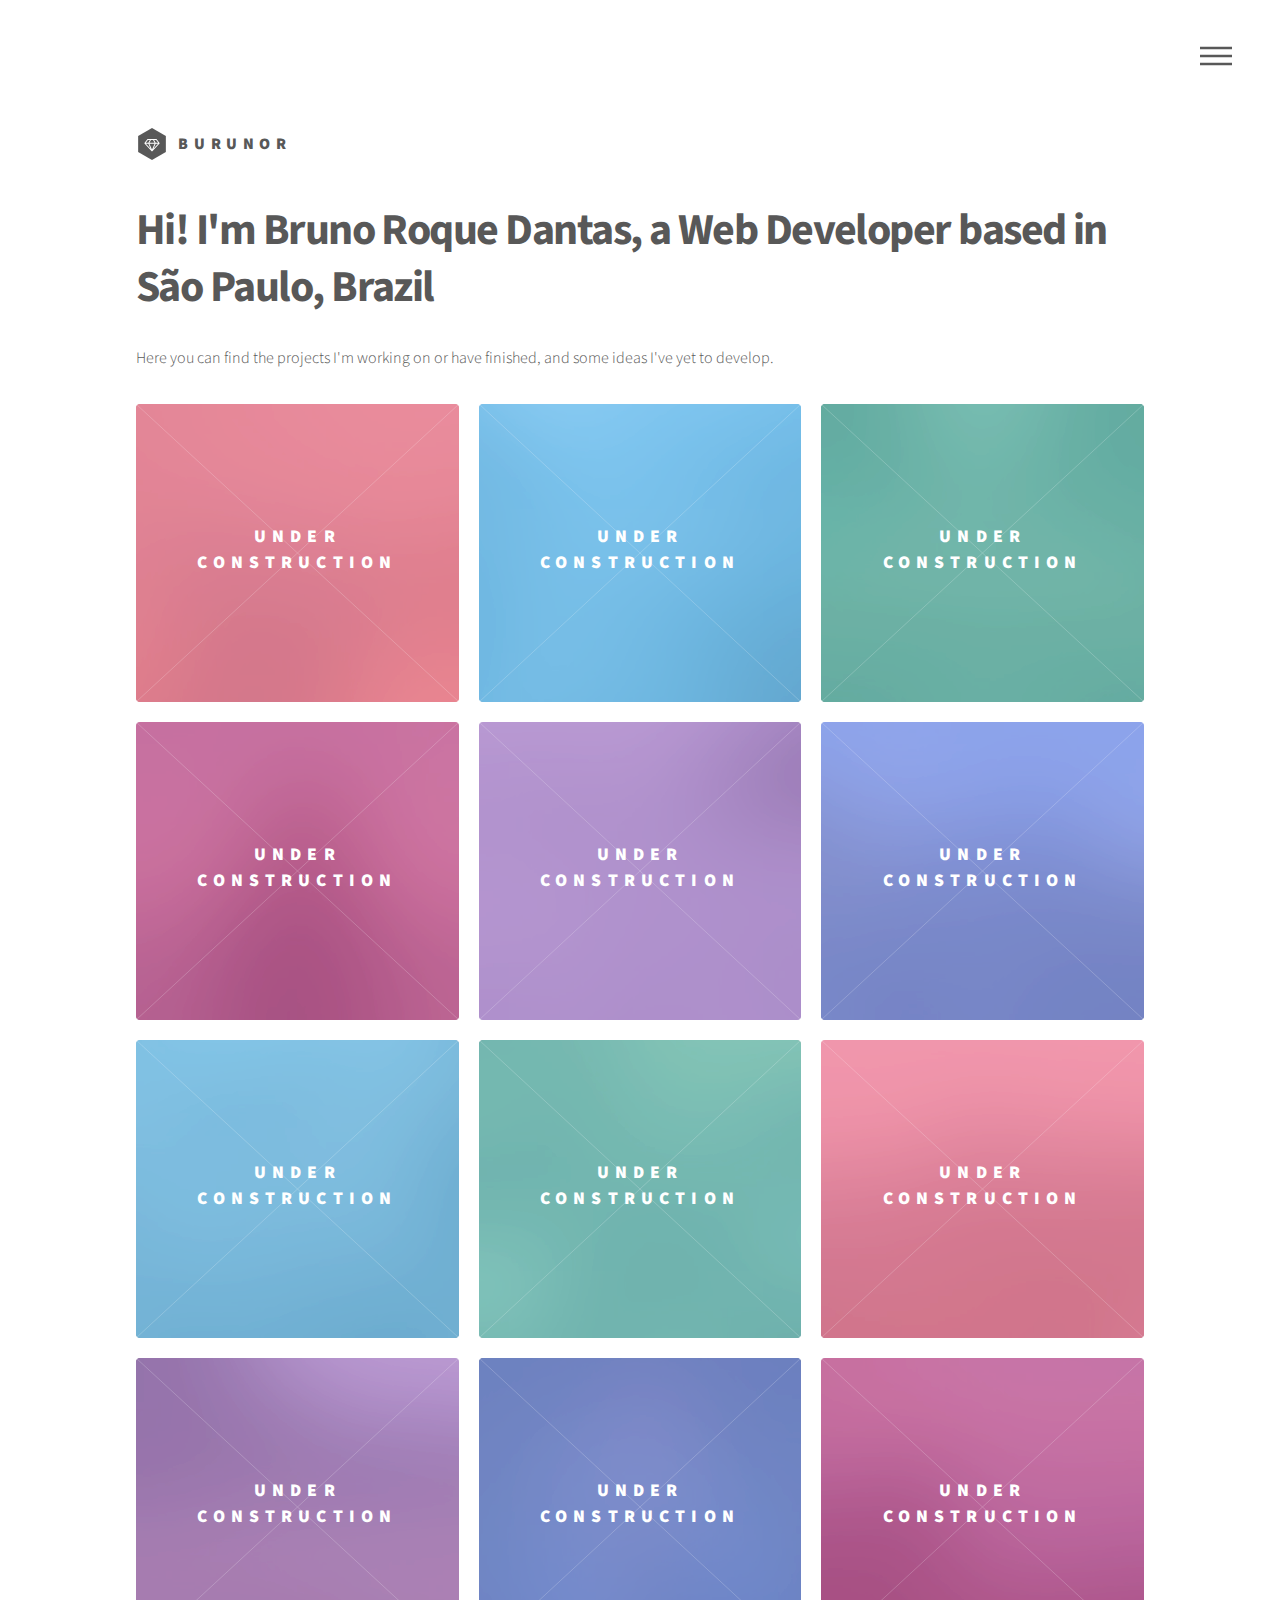
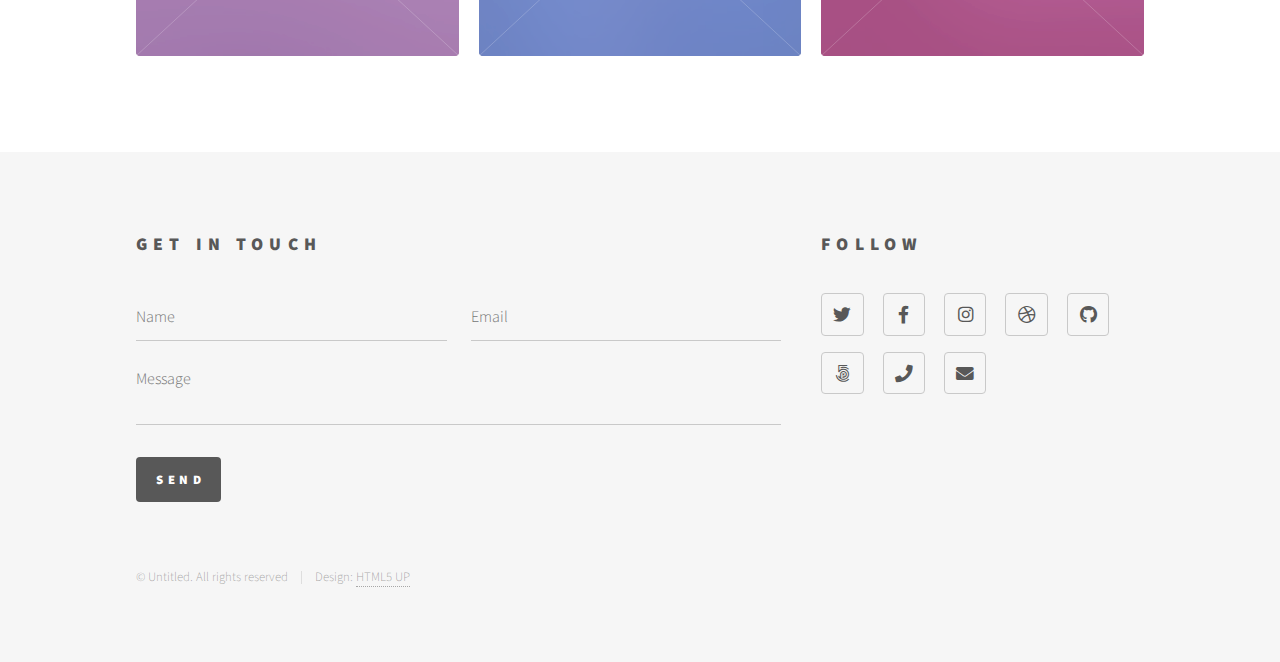
==== commit 74ddce67: "Add initial idea for site content" ====
--- a/index.html
+++ b/index.html
@@ -6,7 +6,7 @@
 -->
 <html>
 	<head>
-		<title>Phantom by HTML5 UP</title>
+		<title>Burunor - Site</title>
 		<meta charset="utf-8" />
 		<meta name="viewport" content="width=device-width, initial-scale=1, user-scalable=no" />
 		<link rel="stylesheet" href="assets/css/main.css" />
@@ -22,7 +22,7 @@
 
 							<!-- Logo -->
 								<a href="index.html" class="logo">
-									<span class="symbol"><img src="images/logo.svg" alt="" /></span><span class="title">Phantom</span>
+									<span class="symbol"><img src="images/logo.svg" alt="" /></span><span class="title">Burunor</span>
 								</a>
 
 							<!-- Nav -->
@@ -40,9 +40,7 @@
 						<h2>Menu</h2>
 						<ul>
 							<li><a href="index.html">Home</a></li>
-							<li><a href="generic.html">Ipsum veroeros</a></li>
-							<li><a href="generic.html">Tempus etiam</a></li>
-							<li><a href="generic.html">Consequat dolor</a></li>
+							<li><a href="generic.html">Generic Page</a></li>
 							<li><a href="elements.html">Elements</a></li>
 						</ul>
 					</nav>
@@ -51,9 +49,8 @@
 					<div id="main">
 						<div class="inner">
 							<header>
-								<h1>This is Phantom, a free, fully responsive site<br />
-								template designed by <a href="http://html5up.net">HTML5 UP</a>.</h1>
-								<p>Etiam quis viverra lorem, in semper lorem. Sed nisl arcu euismod sit amet nisi euismod sed cursus arcu elementum ipsum arcu vivamus quis venenatis orci lorem ipsum et magna feugiat veroeros aliquam. Lorem ipsum dolor sit amet nullam dolore.</p>
+								<h1>Hi! I'm Bruno Roque Dantas, a Web Developer based in São Paulo, Brazil</h1>
+								<p>Here you can find the projects I'm working on or have finished, and some ideas I've yet to develop.</p>
 							</header>
 							<section class="tiles">
 								<article class="style1">
@@ -61,9 +58,9 @@
 										<img src="images/pic01.jpg" alt="" />
 									</span>
 									<a href="generic.html">
-										<h2>Magna</h2>
-										<div class="content">
-											<p>Sed nisl arcu euismod sit amet nisi lorem etiam dolor veroeros et feugiat.</p>
+										<h2>Under Construction</h2>
+										<div class="content">
+											<p>This project presentation is under construction, please come back later.</p>
 										</div>
 									</a>
 								</article>
@@ -72,9 +69,9 @@
 										<img src="images/pic02.jpg" alt="" />
 									</span>
 									<a href="generic.html">
-										<h2>Lorem</h2>
-										<div class="content">
-											<p>Sed nisl arcu euismod sit amet nisi lorem etiam dolor veroeros et feugiat.</p>
+										<h2>Under Construction</h2>
+										<div class="content">
+											<p>This project presentation is under construction, please come back later.</p>
 										</div>
 									</a>
 								</article>
@@ -83,9 +80,9 @@
 										<img src="images/pic03.jpg" alt="" />
 									</span>
 									<a href="generic.html">
-										<h2>Feugiat</h2>
-										<div class="content">
-											<p>Sed nisl arcu euismod sit amet nisi lorem etiam dolor veroeros et feugiat.</p>
+										<h2>Under Construction</h2>
+										<div class="content">
+											<p>This project presentation is under construction, please come back later.</p>
 										</div>
 									</a>
 								</article>
@@ -94,9 +91,9 @@
 										<img src="images/pic04.jpg" alt="" />
 									</span>
 									<a href="generic.html">
-										<h2>Tempus</h2>
-										<div class="content">
-											<p>Sed nisl arcu euismod sit amet nisi lorem etiam dolor veroeros et feugiat.</p>
+										<h2>Under Construction</h2>
+										<div class="content">
+											<p>This project presentation is under construction, please come back later.</p>
 										</div>
 									</a>
 								</article>
@@ -105,9 +102,9 @@
 										<img src="images/pic05.jpg" alt="" />
 									</span>
 									<a href="generic.html">
-										<h2>Aliquam</h2>
-										<div class="content">
-											<p>Sed nisl arcu euismod sit amet nisi lorem etiam dolor veroeros et feugiat.</p>
+										<h2>Under Construction</h2>
+										<div class="content">
+											<p>This project presentation is under construction, please come back later.</p>
 										</div>
 									</a>
 								</article>
@@ -116,9 +113,9 @@
 										<img src="images/pic06.jpg" alt="" />
 									</span>
 									<a href="generic.html">
-										<h2>Veroeros</h2>
-										<div class="content">
-											<p>Sed nisl arcu euismod sit amet nisi lorem etiam dolor veroeros et feugiat.</p>
+										<h2>Under Construction</h2>
+										<div class="content">
+											<p>This project presentation is under construction, please come back later.</p>
 										</div>
 									</a>
 								</article>
@@ -127,9 +124,9 @@
 										<img src="images/pic07.jpg" alt="" />
 									</span>
 									<a href="generic.html">
-										<h2>Ipsum</h2>
-										<div class="content">
-											<p>Sed nisl arcu euismod sit amet nisi lorem etiam dolor veroeros et feugiat.</p>
+										<h2>Under Construction</h2>
+										<div class="content">
+											<p>This project presentation is under construction, please come back later.</p>
 										</div>
 									</a>
 								</article>
@@ -138,9 +135,9 @@
 										<img src="images/pic08.jpg" alt="" />
 									</span>
 									<a href="generic.html">
-										<h2>Dolor</h2>
-										<div class="content">
-											<p>Sed nisl arcu euismod sit amet nisi lorem etiam dolor veroeros et feugiat.</p>
+										<h2>Under Construction</h2>
+										<div class="content">
+											<p>This project presentation is under construction, please come back later.</p>
 										</div>
 									</a>
 								</article>
@@ -149,9 +146,9 @@
 										<img src="images/pic09.jpg" alt="" />
 									</span>
 									<a href="generic.html">
-										<h2>Nullam</h2>
-										<div class="content">
-											<p>Sed nisl arcu euismod sit amet nisi lorem etiam dolor veroeros et feugiat.</p>
+										<h2>Under Construction</h2>
+										<div class="content">
+											<p>This project presentation is under construction, please come back later.</p>
 										</div>
 									</a>
 								</article>
@@ -160,9 +157,9 @@
 										<img src="images/pic10.jpg" alt="" />
 									</span>
 									<a href="generic.html">
-										<h2>Ultricies</h2>
-										<div class="content">
-											<p>Sed nisl arcu euismod sit amet nisi lorem etiam dolor veroeros et feugiat.</p>
+										<h2>Under Construction</h2>
+										<div class="content">
+											<p>This project presentation is under construction, please come back later.</p>
 										</div>
 									</a>
 								</article>
@@ -171,9 +168,9 @@
 										<img src="images/pic11.jpg" alt="" />
 									</span>
 									<a href="generic.html">
-										<h2>Dictum</h2>
-										<div class="content">
-											<p>Sed nisl arcu euismod sit amet nisi lorem etiam dolor veroeros et feugiat.</p>
+										<h2>Under Construction</h2>
+										<div class="content">
+											<p>This project presentation is under construction, please come back later.</p>
 										</div>
 									</a>
 								</article>
@@ -182,9 +179,9 @@
 										<img src="images/pic12.jpg" alt="" />
 									</span>
 									<a href="generic.html">
-										<h2>Pretium</h2>
-										<div class="content">
-											<p>Sed nisl arcu euismod sit amet nisi lorem etiam dolor veroeros et feugiat.</p>
+										<h2>Under Construction</h2>
+										<div class="content">
+											<p>This project presentation is under construction, please come back later.</p>
 										</div>
 									</a>
 								</article>
@@ -243,4 +240,4 @@
 			<script src="assets/js/main.js"></script>
 
 	</body>
-</html>+</html>
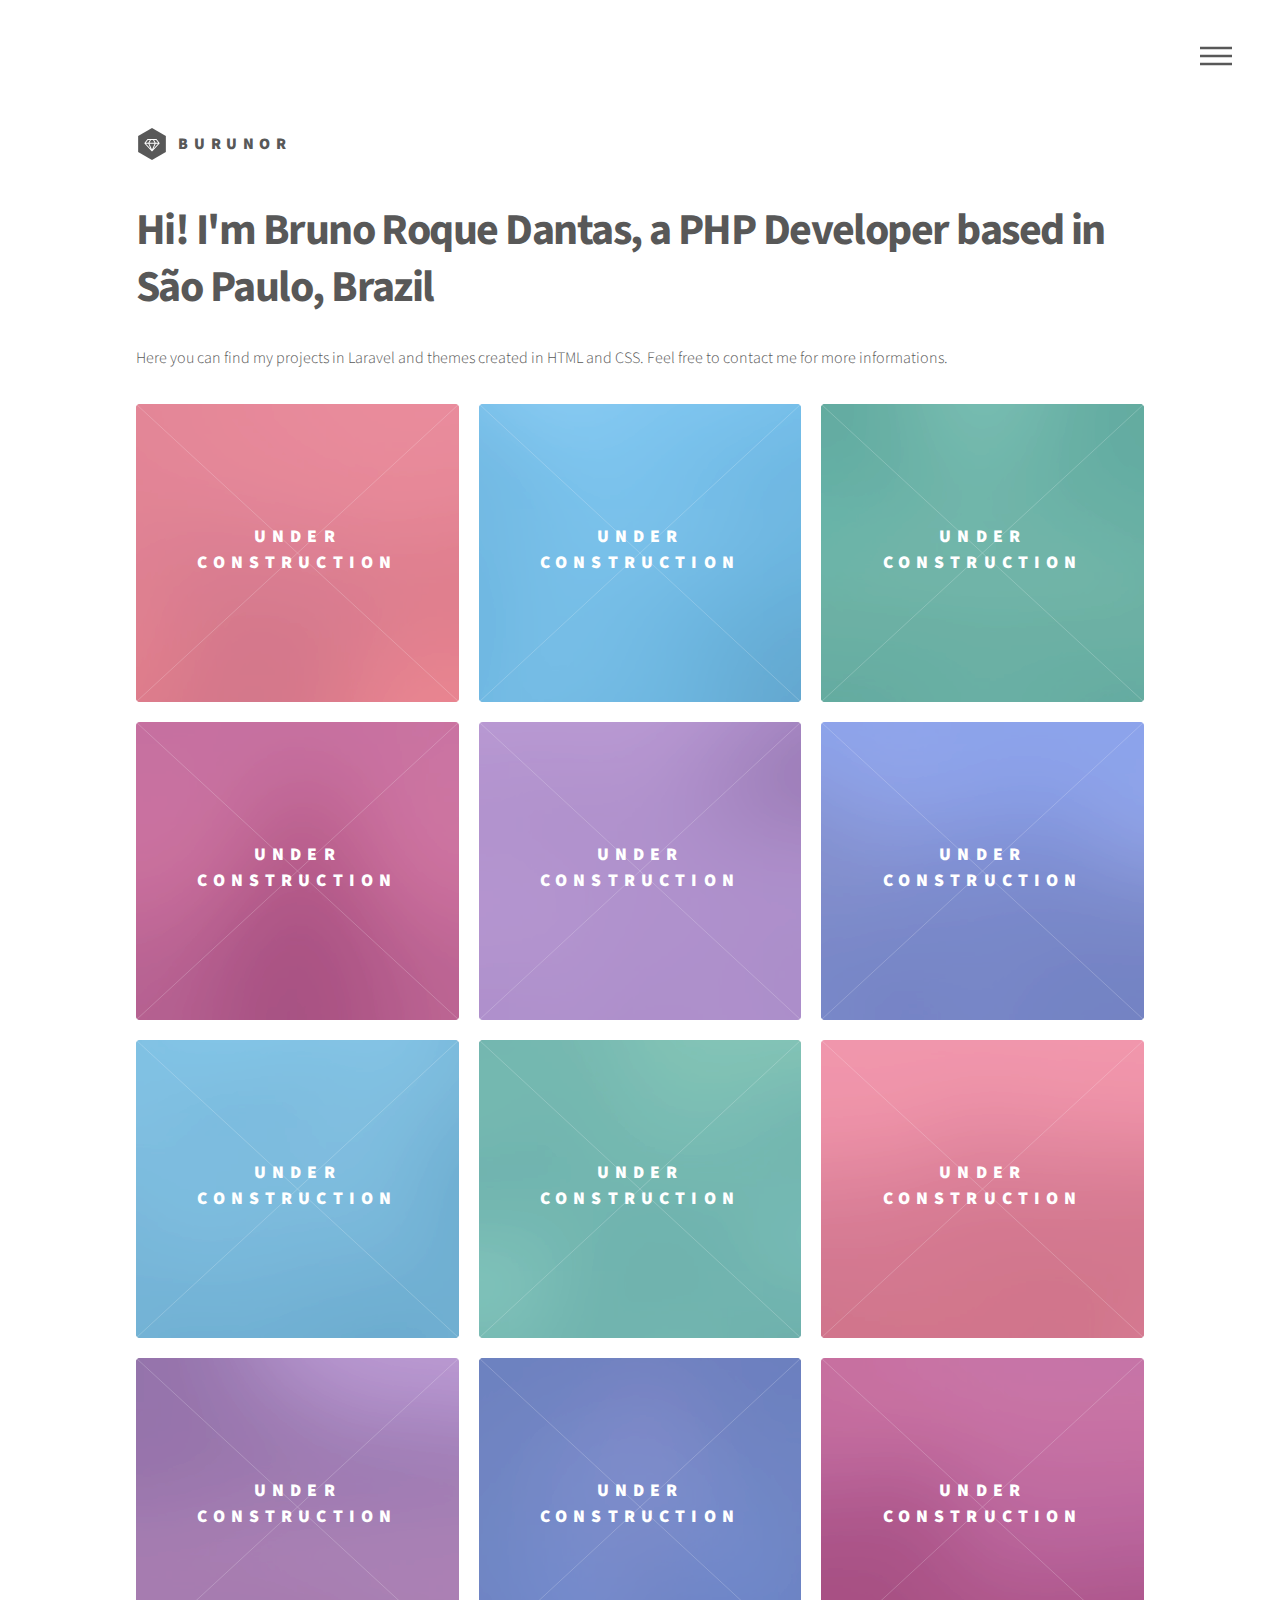
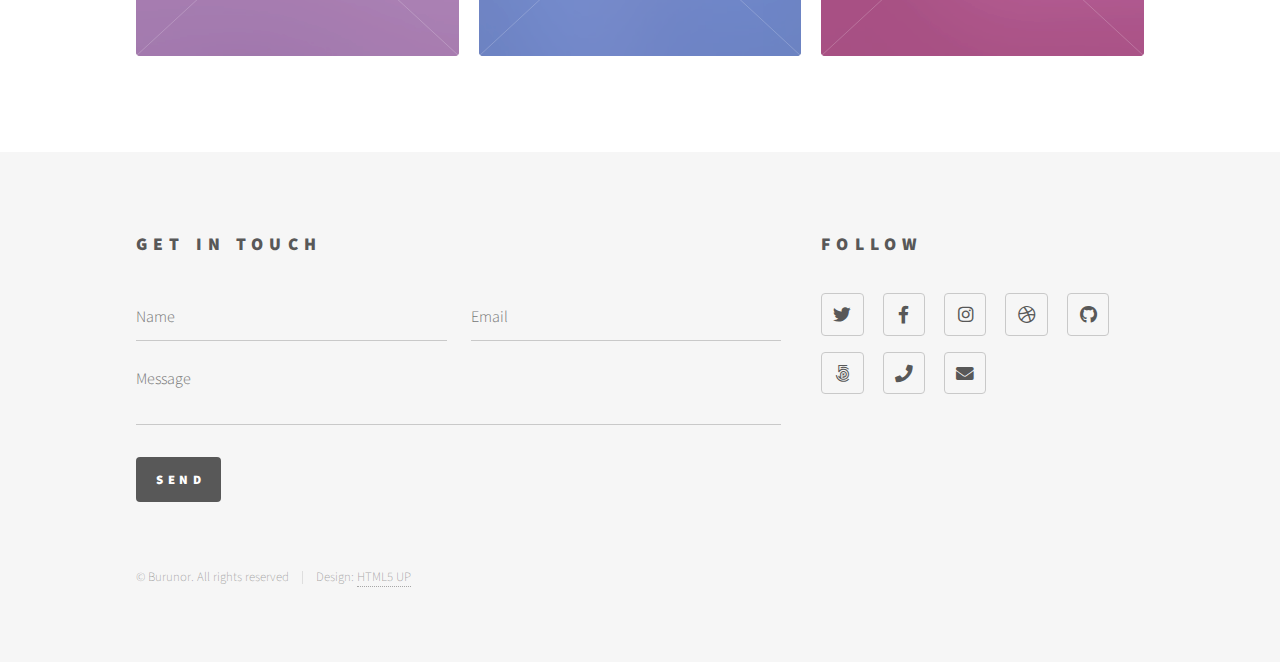
==== commit 07168e04: "add changes in the content" ====
--- a/index.html
+++ b/index.html
@@ -49,8 +49,8 @@
 					<div id="main">
 						<div class="inner">
 							<header>
-								<h1>Hi! I'm Bruno Roque Dantas, a Web Developer based in São Paulo, Brazil</h1>
-								<p>Here you can find the projects I'm working on or have finished, and some ideas I've yet to develop.</p>
+								<h1>Hi! I'm Bruno Roque Dantas, a PHP Developer based in São Paulo, Brazil</h1>
+								<p>Here you can find my projects in Laravel and themes created in HTML and CSS. Feel free to contact me for more informations.</p>
 							</header>
 							<section class="tiles">
 								<article class="style1">
@@ -225,7 +225,7 @@
 								</ul>
 							</section>
 							<ul class="copyright">
-								<li>&copy; Untitled. All rights reserved</li><li>Design: <a href="http://html5up.net">HTML5 UP</a></li>
+								<li>&copy; Burunor. All rights reserved</li><li>Design: <a href="http://html5up.net">HTML5 UP</a></li>
 							</ul>
 						</div>
 					</footer>
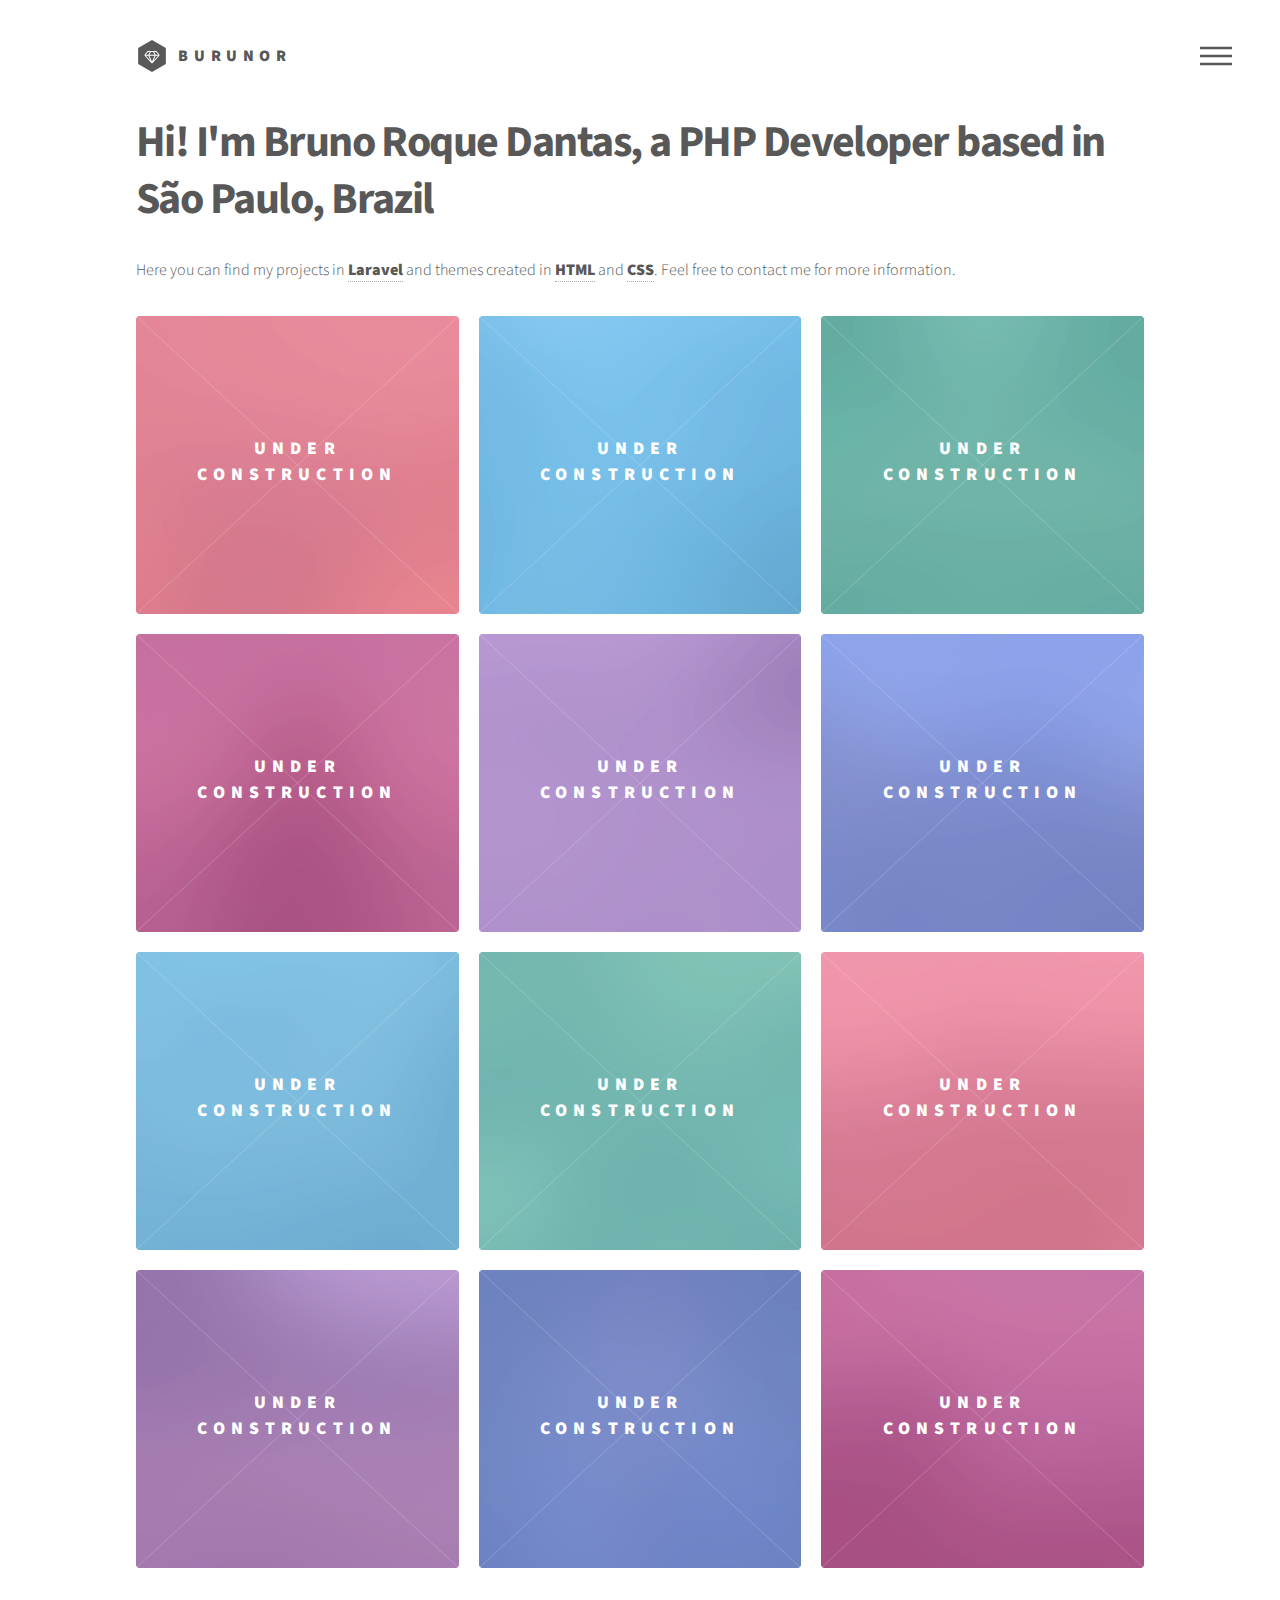
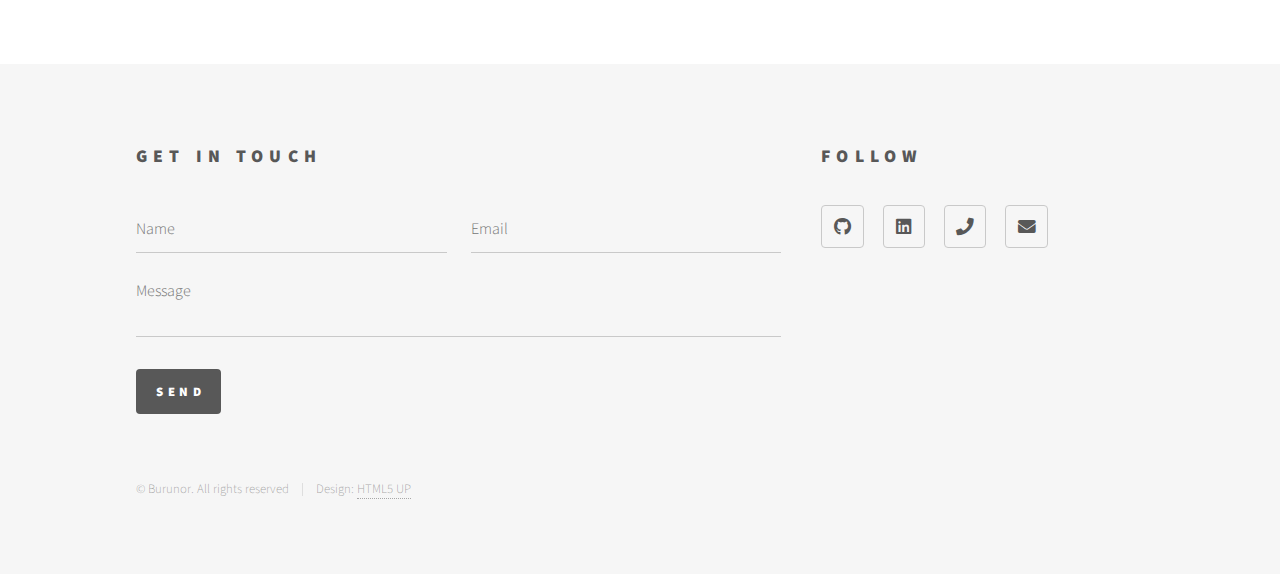
==== commit 88ef199b: "Change description and Social icons addresses." ====
--- a/index.html
+++ b/index.html
@@ -6,7 +6,7 @@
 -->
 <html>
 	<head>
-		<title>Burunor - Site</title>
+		<title>Home - Burunor</title>
 		<meta charset="utf-8" />
 		<meta name="viewport" content="width=device-width, initial-scale=1, user-scalable=no" />
 		<link rel="stylesheet" href="assets/css/main.css" />
@@ -50,7 +50,7 @@
 						<div class="inner">
 							<header>
 								<h1>Hi! I'm Bruno Roque Dantas, a PHP Developer based in São Paulo, Brazil</h1>
-								<p>Here you can find my projects in Laravel and themes created in HTML and CSS. Feel free to contact me for more informations.</p>
+								<p>Here you can find my projects in <strong><a>Laravel</a></strong> and themes created in <strong><a>HTML</a></strong> and <strong><a>CSS</a></strong>. Feel free to contact me for more information.</p>
 							</header>
 							<section class="tiles">
 								<article class="style1">
@@ -214,14 +214,10 @@
 							<section>
 								<h2>Follow</h2>
 								<ul class="icons">
-									<li><a href="#" class="icon brands style2 fa-twitter"><span class="label">Twitter</span></a></li>
-									<li><a href="#" class="icon brands style2 fa-facebook-f"><span class="label">Facebook</span></a></li>
-									<li><a href="#" class="icon brands style2 fa-instagram"><span class="label">Instagram</span></a></li>
-									<li><a href="#" class="icon brands style2 fa-dribbble"><span class="label">Dribbble</span></a></li>
-									<li><a href="#" class="icon brands style2 fa-github"><span class="label">GitHub</span></a></li>
-									<li><a href="#" class="icon brands style2 fa-500px"><span class="label">500px</span></a></li>
-									<li><a href="#" class="icon solid style2 fa-phone"><span class="label">Phone</span></a></li>
-									<li><a href="#" class="icon solid style2 fa-envelope"><span class="label">Email</span></a></li>
+									<li><a href="https://github.com/burunor" target="_blank" class="icon brands style2 fa-github"><span class="label">GitHub</span></a></li>
+									<li><a href="https://br.linkedin.com/in/bruno-roque-dantas-7a6451170" class="icon brands style2 fa-linkedin"><span class="label">Linkedin</span></a></li>
+									<li><a href="#" target="_blank" class="icon solid style2 fa-phone"><span class="label">Phone</span></a></li>
+									<li><a href="mailto:brunoroquedantas@gmail.com" target="_blank" class="icon solid style2 fa-envelope"><span class="label">Email</span></a></li>
 								</ul>
 							</section>
 							<ul class="copyright">
--- a/assets/css/main.css
+++ b/assets/css/main.css
@@ -1,10 +1,10 @@
 @import url(fontawesome-all.min.css);
 @import url("https://fonts.googleapis.com/css?family=Source+Sans+Pro:300,700,900");
 
-/*
-	Phantom by HTML5 UP
-	html5up.net | @ajlkn
-	Free for personal and commercial use under the CCA 3.0 license (html5up.net/license)
+/*
+	Phantom by HTML5 UP
+	html5up.net | @ajlkn
+	Free for personal and commercial use under the CCA 3.0 license (html5up.net/license)
 */
 
 html, body, div, span, applet, object,
@@ -2829,7 +2829,7 @@
 /* Header */
 
 	#header {
-		padding: 8em 0 0.1em 0 ;
+		padding: 2.5em 0 0.1em 0 ;
 	}
 
 		#header .logo {
@@ -3326,4 +3326,4 @@
 				padding: 0 1.25em;
 			}
 
-		}+		}
